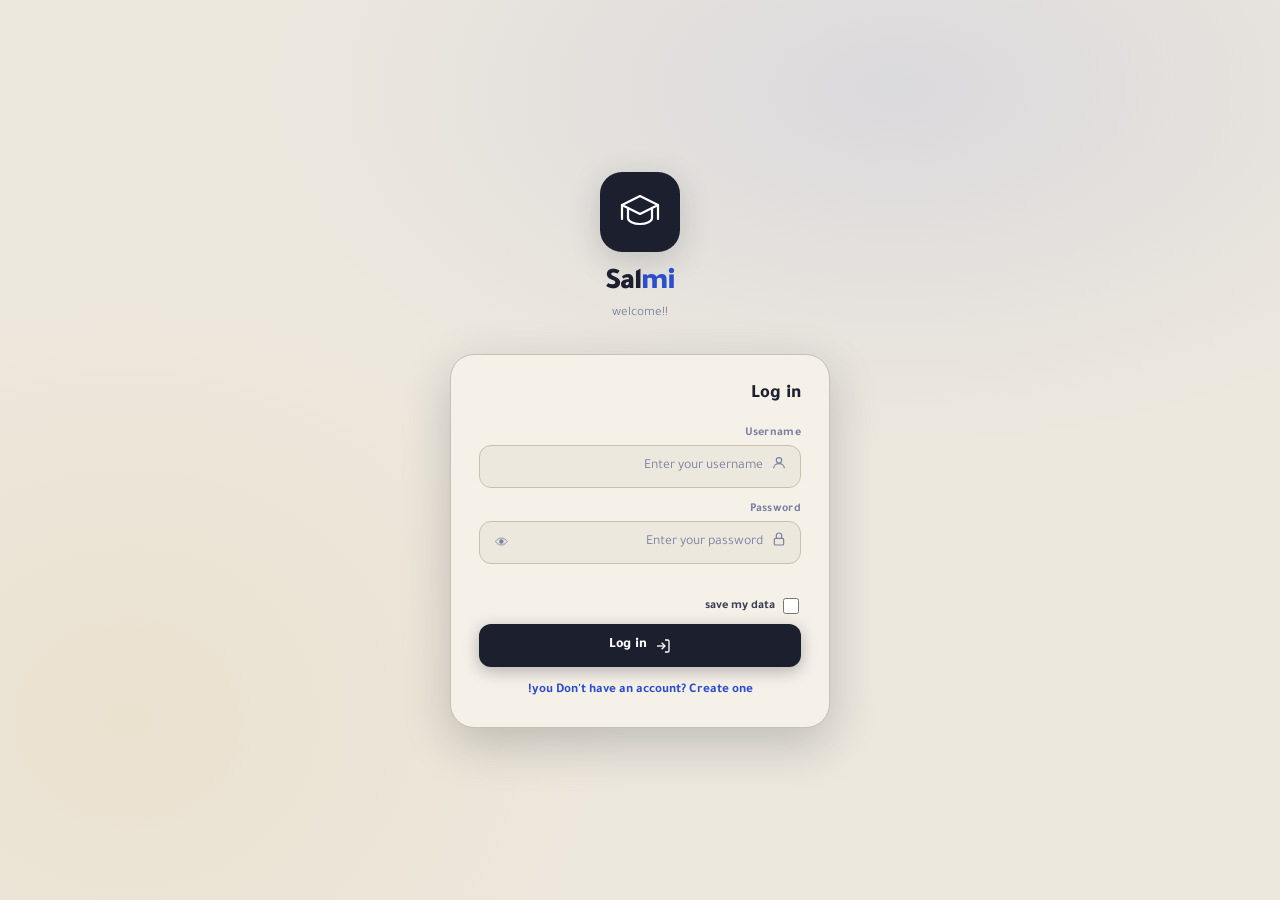
==== inde.html @ 350f37f3 "Add files via upload" ====
<!DOCTYPE html>
<html lang="ar" dir="rtl" id="html-root">
<head>
<meta charset="UTF-8">
<meta name="viewport" content="width=device-width, initial-scale=1.0, maximum-scale=1.0">
<title>Salmi</title>
<link href="https://fonts.googleapis.com/css2?family=Tajawal:wght@300;400;500;700;800;900&family=JetBrains+Mono:wght@400;700&family=Poppins:wght@400;600;700;800&display=swap" rel="stylesheet">
<style>
/* ══════════════════════════════════════════
   TOKENS — Warm Cream + Deep Indigo
══════════════════════════════════════════ */
:root {
  --cream:    #EDE8DE;
  --cream2:   #E4DDD0;
  --cream3:   #D8D0C2;
  --ink:      #1C1F2E;
  --ink2:     #3A3F52;
  --ink3:     #7B82A0;
  --topbar:   #1C1F2E;
  --blue:     #2B4ECC;
  --blue-l:   #4B6EEC;
  --gold:     #C8860A;
  --gold-l:   #E8A020;
  --teal:     #0B8C78;
  --teal-l:   #12B898;
  --rose:     #C83050;
  --rose-l:   #E84070;
  --violet:   #6B30CC;
  --violet-l: #8B50EC;
  --green:    #1A8C4A;
  --green-l:  #28B860;
  --card:     #F5F0E8;
  --card2:    #EDE8DE;
  --border:   #C8C0B0;
  --shadow:   0 4px 20px rgba(28,31,46,.12);
  --shadow-md:0 8px 32px rgba(28,31,46,.18);
  --shadow-lg:0 16px 48px rgba(28,31,46,.22);
  --r:        20px;
  --r-sm:     12px;
  /* accent bg tints (light) */
  --blue-bg:  #EEF1FF;
  --gold-bg:  #FFF5E0;
  --teal-bg:  #E0F5F1;
  --rose-bg:  #FFEBEF;
  --violet-bg:#F2EEFF;
  --green-bg: #E4F7EC;
}
/* ── DARK MODE ── */
body.dark {
  --cream:    #0F1017;
  --cream2:   #161820;
  --cream3:   #1E2130;
  --ink:      #E8EAF0;
  --ink2:     #B0B8CC;
  --ink3:     #6A7490;
  --topbar:   #0D0F18;
  --card:     #161820;
  --card2:    #1A1D28;
  --border:   #2A2E42;
  --shadow:   0 4px 20px rgba(0,0,0,.4);
  --shadow-md:0 8px 32px rgba(0,0,0,.5);
  --shadow-lg:0 16px 48px rgba(0,0,0,.6);
  --blue-bg:  #1A2244;
  --gold-bg:  #2A2010;
  --teal-bg:  #0E2822;
  --rose-bg:  #2A1018;
  --violet-bg:#1E1440;
  --green-bg: #0E2818;
}
/* font-family switch per lang */
body.lang-en, body.lang-fr { font-family: 'Poppins', sans-serif; }
body.lang-ar { font-family: 'Tajawal', sans-serif; }
*, *::before, *::after { box-sizing: border-box; margin: 0; padding: 0; }
html { font-size: 15px; }
body {
  font-family: 'Tajawal', sans-serif;
  background: var(--cream);
  color: var(--ink);
  min-height: 100vh;
  overflow-x: hidden;
  transition: background .3s, color .3s;
}
::-webkit-scrollbar { width: 4px; }
::-webkit-scrollbar-track { background: var(--cream2); }
::-webkit-scrollbar-thumb { background: var(--cream3); border-radius: 2px; }

/* ══════════════════════════════════════════
   AUTH SCREEN
══════════════════════════════════════════ */
#auth-screen {
  min-height: 100vh;
  display: flex; align-items: center; justify-content: center;
  padding: 24px;
  background:
    radial-gradient(ellipse 50% 40% at 70% 10%, #2B4ECC18, transparent),
    radial-gradient(ellipse 40% 50% at 10% 80%, #C8860A12, transparent),
    var(--cream);
}
.auth-wrap { width: 100%; max-width: 380px; }
.auth-logo { text-align: center; margin-bottom: 32px; }
.auth-logo-icon {
  width: 80px; height: 80px; border-radius: 22px;
  background: var(--ink);
  display: inline-flex; align-items: center; justify-content: center;
  margin-bottom: 14px;
  box-shadow: var(--shadow-md);
  animation: auth-float 3s ease-in-out infinite;
}
.auth-logo-icon svg { width: 44px; height: 44px; }
@keyframes auth-float {
  0%,100% { transform: translateY(0) rotate(0deg); }
  50%      { transform: translateY(-8px) rotate(-2deg); }
}
.auth-logo h1 { font-size: 2rem; font-weight: 900; letter-spacing: -1px; color: var(--ink); }
.auth-logo h1 em { font-style: normal; color: var(--blue); }
.auth-logo p { color: var(--ink3); font-size: .88rem; margin-top: 4px; }

.auth-card {
  background: var(--card);
  border: 1px solid var(--border);
  border-radius: 24px;
  padding: 28px 28px 24px;
  box-shadow: var(--shadow-lg);
}
.auth-card h2 { font-size: 1.25rem; font-weight: 800; margin-bottom: 20px; color: var(--ink); }
.f-group { margin-bottom: 14px; }
.f-group label { display: block; font-size: .8rem; color: var(--ink3); font-weight: 700; margin-bottom: 5px; letter-spacing: .3px; }
.f-wrap {
  display: flex; align-items: center; gap: 8px;
  background: var(--cream); border: 1.5px solid var(--border);
  border-radius: var(--r-sm); padding: 0 13px;
  transition: border-color .2s, box-shadow .2s;
}
.f-wrap:focus-within { border-color: var(--blue); box-shadow: 0 0 0 3px #2B4ECC22; }
.f-wrap input {
  flex: 1; background: transparent; border: none; outline: none;
  color: var(--ink); font-size: .92rem; padding: 12px 0;
  font-family: 'Tajawal', sans-serif;
}
.f-wrap input::placeholder { color: var(--ink3); }
.f-wrap .fi { color: var(--ink3); font-size: 1rem; flex-shrink: 0; }
.eye-btn { background: none; border: none; color: var(--ink3); cursor: pointer; font-size: .9rem; padding: 2px; }
.auth-msg { font-size: .82rem; text-align: center; margin: 8px 0; min-height: 1em; }
.auth-msg.err { color: var(--rose); }
.auth-msg.ok  { color: var(--green); }

.btn-main {
  width: 100%; padding: 13px; border-radius: var(--r-sm);
  background: var(--ink); color: #fff;
  font-size: .95rem; font-weight: 800; font-family: 'Tajawal', sans-serif;
  border: none; cursor: pointer;
  display: flex; align-items: center; justify-content: center; gap: 8px;
  box-shadow: 0 4px 16px rgba(28,31,46,.3);
  transition: all .2s; margin-top: 4px;
}
.btn-main:hover { background: var(--blue); transform: translateY(-2px); box-shadow: 0 8px 24px #2B4ECC44; }
.link-btn {
  background: none; border: none; color: var(--blue);
  font-size: .88rem; font-weight: 700; cursor: pointer;
  width: 100%; text-align: center; margin-top: 12px;
  font-family: 'Tajawal', sans-serif; padding: 4px;
  transition: opacity .2s;
}
.link-btn:hover { opacity: .75; }

/* ══════════════════════════════════════════
   MAIN APP
══════════════════════════════════════════ */
#main-app { display: none; flex-direction: column; min-height: 100vh; }

/* topbar */
.topbar {
  position: sticky; top: 0; z-index: 200;
  background: var(--topbar);
  padding: 0 14px;
  height: 64px;
  display: grid;
  grid-template-columns: 1fr auto 1fr;
  align-items: center;
  transition: background .3s;
}
.tb-left {
  display: flex; align-items: center; gap: 6px;
  justify-content: flex-start;
}
.tb-center {
  display: flex; align-items: center; justify-content: center;
}
.tb-right {
  display: flex; align-items: center; gap: 6px;
  justify-content: flex-end;
}
.tb-btn {
  width: 38px; height: 38px; border-radius: 11px;
  background: rgba(255,255,255,.1); border: none; cursor: pointer;
  display: flex; align-items: center; justify-content: center;
  color: #fff; font-size: 1rem; transition: background .2s;
  flex-shrink: 0;
}
.tb-btn:hover { background: rgba(255,255,255,.22); }
/* back button hidden by default */
#tb-back { display: none; }
#tb-back.visible { display: flex; }
.topbar-logo {
  display: flex; align-items: center; gap: 8px;
}
.topbar-logo-icon {
  width: 32px; height: 32px; border-radius: 9px;
  background: rgba(255,255,255,.15);
  display: flex; align-items: center; justify-content: center;
}
.topbar-logo-icon svg { width: 18px; height: 18px; }
.topbar h1 {
  color: #fff; font-size: 1.22rem; font-weight: 900;
  letter-spacing: .5px; white-space: nowrap;
}
.n-badge {
  position: absolute; top: -3px; right: -3px;
  width: 15px; height: 15px; border-radius: 50%;
  background: var(--rose-l); font-size: .6rem; font-weight: 800;
  color: #fff; display: none; align-items: center; justify-content: center;
  border: 2px solid var(--topbar);
}
.notif-btn { position: relative; }

/* breadcrumb — now inside topbar space, shown below bar */
.breadcrumb {
  display: none; align-items: center; gap: 6px;
  padding: 7px 16px 0;
  background: var(--cream); border-bottom: 1px solid var(--border);
}
.breadcrumb.visible { display: flex; }
.bc-back {
  background: none; border: none; cursor: pointer;
  color: var(--blue); font-size: .82rem; font-weight: 700;
  display: flex; align-items: center; gap: 4px;
  font-family: inherit; padding: 4px 0;
}
.bc-sep { color: var(--ink3); font-size: .75rem; }
.bc-cur { color: var(--ink); font-size: .82rem; font-weight: 700; }

/* main content */
.main-content { flex: 1; padding: 16px 14px 30px; }

/* ══════════════════════════════════════════
   HOME GRID — ICON TILES
══════════════════════════════════════════ */
#home-screen { display: block; }

.home-header { margin-bottom: 20px; }
.home-greeting { color: var(--ink3); font-size: .82rem; font-weight: 600; }
.home-name { font-size: 1.6rem; font-weight: 900; color: var(--ink); margin: 2px 0; }
.home-date { color: var(--ink3); font-size: .78rem; }

/* quick strip */
.quick-strip {
  display: flex; gap: 8px; overflow-x: auto;
  padding-bottom: 4px; margin-bottom: 20px;
  scrollbar-width: none;
}
.quick-strip::-webkit-scrollbar { display: none; }
.qs-item {
  flex-shrink: 0;
  display: flex; align-items: center; gap: 6px;
  background: var(--card); border: 1.5px solid var(--border);
  border-radius: 30px; padding: 7px 14px;
  cursor: pointer; transition: all .2s;
  font-size: .8rem; font-weight: 700; color: var(--ink2);
  font-family: 'Tajawal', sans-serif;
}
.qs-item:hover { background: var(--ink); color: #fff; border-color: var(--ink); }
.qs-icon { font-size: .95rem; }

/* icon grid */
.icon-grid {
  display: grid;
  grid-template-columns: 1fr 1fr;
  gap: 14px;
}
.tile {
  background: var(--card);
  border: 1.5px solid var(--border);
  border-radius: 22px;
  padding: 22px 16px 18px;
  cursor: pointer;
  display: flex; flex-direction: column; align-items: center;
  gap: 12px; text-align: center;
  transition: all .25s;
  box-shadow: var(--shadow);
  position: relative; overflow: hidden;
}
.tile::before {
  content: '';
  position: absolute; inset: 0;
  background: linear-gradient(135deg, rgba(255,255,255,.6) 0%, transparent 60%);
  border-radius: 22px;
  pointer-events: none;
}
.tile:hover {
  transform: translateY(-4px) scale(1.02);
  box-shadow: var(--shadow-lg);
  border-color: transparent;
}
.tile:active { transform: scale(.97); }

.tile-icon-wrap {
  width: 72px; height: 72px; border-radius: 20px;
  display: flex; align-items: center; justify-content: center;
  position: relative;
}
.tile-icon-wrap svg { width: 40px; height: 40px; }
.tile-label { font-size: .9rem; font-weight: 800; color: var(--ink); }
.tile-sub   { font-size: .72rem; color: var(--ink3); margin-top: -6px; }

/* tile colour themes */
.tile-blue   { --tc: #2B4ECC; --tcl: #EEF1FF; }
.tile-gold   { --tc: #C8860A; --tcl: #FFF5E0; }
.tile-teal   { --tc: #0B8C78; --tcl: #E0F5F1; }
.tile-rose   { --tc: #C83050; --tcl: #FFEBEF; }
.tile-violet { --tc: #6B30CC; --tcl: #F2EEFF; }
.tile-green  { --tc: #1A8C4A; --tcl: #E4F7EC; }

.tile .tile-icon-wrap { background: var(--tcl); }
.tile:hover { background: var(--tcl); border-color: var(--tc); }
.tile:hover .tile-label { color: var(--tc); }

/* badge on tile */
.tile-badge {
  position: absolute; top: 12px; left: 12px;
  background: var(--rose-l); color: #fff;
  font-size: .65rem; font-weight: 800; min-width: 18px; height: 18px;
  border-radius: 9px; padding: 0 5px;
  display: none; align-items: center; justify-content: center;
}

/* ══════════════════════════════════════════
   INNER PAGES
══════════════════════════════════════════ */
.inner-page { display: none; animation: page-in .3s ease; }
.inner-page.active { display: block; }
@keyframes page-in {
  from { opacity: 0; transform: translateY(12px); }
  to   { opacity: 1; transform: translateY(0); }
}

/* page header */
.page-hero {
  border-radius: 20px; padding: 22px 20px;
  margin-bottom: 18px; position: relative; overflow: hidden;
}
.page-hero h2 { font-size: 1.4rem; font-weight: 900; margin-bottom: 4px; }
.page-hero p  { font-size: .82rem; opacity: .85; }
.page-hero .hero-deco {
  position: absolute; left: -10px; top: 50%;
  transform: translateY(-50%);
  font-size: 5rem; opacity: .12;
  pointer-events: none;
}

/* ══════════════════════════════════════════
   SHARED COMPONENTS
══════════════════════════════════════════ */
.card {
  background: var(--card); border: 1.5px solid var(--border);
  border-radius: var(--r); padding: 18px;
  margin-bottom: 14px;
  box-shadow: var(--shadow);
}
.card-title {
  font-size: .88rem; font-weight: 800; color: var(--ink);
  display: flex; align-items: center; gap: 7px;
  margin-bottom: 14px;
}
.card-title .ct-icon {
  width: 28px; height: 28px; border-radius: 8px;
  display: flex; align-items: center; justify-content: center;
  font-size: .85rem;
}

.inp {
  width: 100%; background: var(--cream); border: 1.5px solid var(--border);
  border-radius: var(--r-sm); color: var(--ink);
  padding: 11px 14px; font-size: .88rem;
  font-family: 'Tajawal', sans-serif;
  outline: none; transition: border-color .2s, box-shadow .2s;
  margin-bottom: 10px;
}
.inp:focus { border-color: var(--blue); box-shadow: 0 0 0 3px #2B4ECC1A; }
.inp::placeholder { color: var(--ink3); }
textarea.inp { resize: vertical; min-height: 80px; }

.btn {
  display: inline-flex; align-items: center; justify-content: center; gap: 7px;
  padding: 11px 20px; border-radius: var(--r-sm);
  font-weight: 800; font-size: .88rem; cursor: pointer;
  transition: all .2s; border: none; font-family: 'Tajawal', sans-serif;
}
.btn-ink { background: var(--ink); color: #fff; box-shadow: 0 4px 14px rgba(28,31,46,.25); }
.btn-ink:hover { transform: translateY(-2px); box-shadow: 0 8px 20px rgba(28,31,46,.3); }
.btn-outline {
  background: transparent; color: var(--ink2);
  border: 1.5px solid var(--border);
}
.btn-outline:hover { border-color: var(--ink); color: var(--ink); background: var(--cream2); }
.btn-full { width: 100%; }
.btn-sm { padding: 8px 14px; font-size: .8rem; }

.tag {
  display: inline-flex; align-items: center;
  padding: 3px 10px; border-radius: 20px;
  font-size: .72rem; font-weight: 700;
}

.divider { height: 1px; background: var(--border); margin: 16px 0; }
.empty {
  text-align: center; padding: 28px 16px; color: var(--ink3);
}
.empty .e-ico { font-size: 2.2rem; margin-bottom: 8px; }
.empty p { font-size: .85rem; }
.msg { font-size: .82rem; margin: 8px 0; }
.msg.ok  { color: var(--green); }
.msg.err { color: var(--rose); }

/* ══════════════════════════════════════════
   EXAMS
══════════════════════════════════════════ */
.exam-item {
  display: flex; align-items: center; gap: 13px;
  background: var(--card); border: 1.5px solid var(--border);
  border-radius: var(--r); padding: 14px 16px;
  margin-bottom: 10px; cursor: pointer; transition: all .2s;
}
.exam-item:hover { border-color: var(--ink); transform: translateX(-3px); box-shadow: var(--shadow); }
.exam-ico { width: 46px; height: 46px; border-radius: 13px; display: flex; align-items: center; justify-content: center; font-size: 1.3rem; flex-shrink: 0; }
.exam-info { flex: 1; }
.exam-name { font-size: .95rem; font-weight: 800; }
.exam-meta { display: flex; gap: 6px; margin-top: 5px; flex-wrap: wrap; }
.exam-arr { color: var(--ink3); font-size: 1.1rem; }

.q-block {
  background: var(--cream); border: 1.5px solid var(--border);
  border-radius: 14px; padding: 14px; margin-bottom: 10px;
}
.q-num-badge {
  width: 26px; height: 26px; border-radius: 8px;
  display: inline-flex; align-items: center; justify-content: center;
  font-size: .78rem; font-weight: 800;
}
.q-text { font-size: .88rem; color: var(--ink2); line-height: 1.65; }

/* ══════════════════════════════════════════
   SCHEDULE / REMINDERS
══════════════════════════════════════════ */
.tt-accordion {
  background: var(--card); border: 1.5px solid var(--border);
  border-radius: var(--r); margin-bottom: 8px; overflow: hidden;
}
.tt-head {
  display: flex; align-items: center; justify-content: space-between;
  padding: 13px 16px; cursor: pointer; background: var(--card);
  transition: background .15s; user-select: none;
}
.tt-head:hover { background: var(--cream2); }
.tt-head h4 { font-size: .9rem; font-weight: 800; }
.tt-head .tt-chevron { color: var(--ink3); font-size: .8rem; transition: transform .2s; }
.tt-accordion.open .tt-head { background: var(--cream2); }
.tt-accordion.open .tt-chevron { transform: rotate(180deg); }
.tt-body { display: none; padding: 8px 16px 14px; border-top: 1px solid var(--border); }
.tt-accordion.open .tt-body { display: block; }
.tt-row {
  display: flex; align-items: center; gap: 10px;
  padding: 7px 0; border-bottom: 1px solid var(--border);
}
.tt-row:last-child { border: none; }
.tt-time { font-size: .78rem; font-weight: 700; color: var(--blue); width: 46px; font-family: 'JetBrains Mono', monospace; }
.tt-sub  { font-size: .86rem; flex: 1; }
.tt-dur  { font-size: .73rem; color: var(--ink3); }

.r-item {
  display: flex; align-items: center; gap: 10px;
  background: var(--card); border: 1.5px solid var(--border);
  border-right: 4px solid var(--gold);
  border-radius: var(--r); padding: 12px 14px;
  margin-bottom: 8px; transition: all .2s;
}
.r-item.done { border-right-color: var(--green); opacity: .7; }
.r-item:hover { box-shadow: var(--shadow); }
.r-info { flex: 1; }
.r-name { font-size: .9rem; font-weight: 700; }
.r-dt   { font-size: .75rem; color: var(--ink3); margin-top: 2px; }
.del-btn { background: none; border: none; cursor: pointer; color: var(--ink3); font-size: .9rem; padding: 3px; transition: color .2s; }
.del-btn:hover { color: var(--rose); }

/* ══════════════════════════════════════════
   MUSIC
══════════════════════════════════════════ */
.np-card {
  background: var(--ink); border-radius: 20px;
  padding: 22px; margin-bottom: 16px; text-align: center;
  position: relative; overflow: hidden;
}
.np-card::before {
  content: '';
  position: absolute; inset: 0;
  background: radial-gradient(ellipse 60% 60% at 50% 100%, #2B4ECC44, transparent);
}
.np-disk {
  width: 72px; height: 72px; border-radius: 50%;
  margin: 0 auto 12px;
  display: flex; align-items: center; justify-content: center;
  font-size: 1.8rem; position: relative; z-index: 1;
  animation: spin-disk 8s linear infinite; animation-play-state: paused;
}
.np-disk.active { animation-play-state: running; }
@keyframes spin-disk { to { transform: rotate(360deg); } }
.np-name { color: #fff; font-size: 1rem; font-weight: 800; position: relative; z-index: 1; }
.np-sub  { color: rgba(255,255,255,.55); font-size: .78rem; margin-top: 3px; position: relative; z-index: 1; }

.music-tile {
  display: flex; align-items: center; gap: 13px;
  background: var(--card); border: 1.5px solid var(--border);
  border-radius: var(--r); padding: 14px 16px;
  margin-bottom: 10px; cursor: pointer; transition: all .22s;
}
.music-tile:hover { transform: translateX(-3px); box-shadow: var(--shadow); }
.music-tile.playing { border-color: var(--ink); background: var(--cream2); }
.m-ico { width: 46px; height: 46px; border-radius: 13px; display: flex; align-items: center; justify-content: center; font-size: 1.3rem; flex-shrink: 0; }
.m-info { flex: 1; }
.m-name { font-size: .92rem; font-weight: 800; }
.m-sub  { font-size: .75rem; color: var(--ink3); margin-top: 2px; }
.m-play { font-size: 1.4rem; color: var(--ink3); transition: color .2s; }
.music-tile:hover .m-play { color: var(--ink); }
.music-tile.playing .m-play { color: var(--blue); }

/* ══════════════════════════════════════════
   TIMER
══════════════════════════════════════════ */
.timer-tabs-row {
  display: flex; gap: 6px;
  background: var(--cream2); border-radius: 13px; padding: 4px;
  margin-bottom: 16px;
}
.t-tab {
  flex: 1; padding: 9px; border-radius: 10px;
  background: transparent; border: none;
  color: var(--ink3); font-weight: 800; font-size: .83rem;
  cursor: pointer; font-family: 'Tajawal', sans-serif; transition: all .2s;
}
.t-tab.active { background: var(--card); color: var(--ink); box-shadow: var(--shadow); }

.timer-face {
  background: var(--ink); border-radius: 22px;
  padding: 30px 20px 22px; text-align: center; margin-bottom: 14px;
  position: relative; overflow: hidden;
}
.timer-face::before {
  content: '';
  position: absolute; inset: 0;
  background: radial-gradient(ellipse 70% 50% at 50% 0%, #2B4ECC33, transparent);
}
.timer-digits {
  font-family: 'JetBrains Mono', monospace;
  font-size: 3.2rem; font-weight: 700;
  color: #fff; letter-spacing: 3px;
  position: relative; z-index: 1;
}
.timer-label { color: rgba(255,255,255,.4); font-size: .75rem; margin-top: 4px; position: relative; z-index: 1; }

.ring-wrap { display: flex; justify-content: center; margin-bottom: 14px; }
.ring-wrap svg { transform: rotate(-90deg); }
.r-bg   { fill: none; stroke: var(--border); stroke-width: 9; }
.r-fill { fill: none; stroke-width: 9; stroke-linecap: round; transition: stroke-dashoffset .6s ease; }

.ctrl-row { display: flex; justify-content: center; gap: 8px; flex-wrap: wrap; margin-bottom: 12px; }
.ctrl {
  display: flex; align-items: center; gap: 6px;
  padding: 10px 20px; border-radius: var(--r-sm);
  font-weight: 800; font-size: .85rem;
  border: none; cursor: pointer; font-family: 'Tajawal', sans-serif; transition: all .18s;
}
.ctrl:hover { transform: translateY(-2px); }
.ctrl.play  { background: var(--green); color: #fff; }
.ctrl.pause { background: var(--rose); color: #fff; }
.ctrl.stop  { background: var(--cream2); color: var(--ink2); border: 1.5px solid var(--border); }
.ctrl.lap   { background: var(--teal); color: #fff; }
.ctrl.reset { background: var(--cream2); color: var(--ink2); border: 1.5px solid var(--border); }

.preset-wrap { display: flex; gap: 7px; flex-wrap: wrap; justify-content: center; margin-bottom: 12px; }
.preset {
  padding: 7px 13px; border-radius: 20px;
  background: var(--cream2); border: 1.5px solid var(--border);
  color: var(--ink2); font-weight: 700; font-size: .78rem;
  cursor: pointer; font-family: 'Tajawal', sans-serif; transition: all .18s;
}
.preset:hover { border-color: var(--gold); color: var(--gold); background: #FFF5E0; }

.ct-row { display: flex; align-items: center; justify-content: center; gap: 10px; margin-bottom: 14px; }
.ct-inp {
  width: 76px; text-align: center;
  background: var(--cream2); border: 1.5px solid var(--border);
  border-radius: var(--r-sm); padding: 11px 6px;
  color: var(--ink); font-size: 1.15rem; font-family: 'JetBrains Mono', monospace;
  font-weight: 700; outline: none; transition: border-color .2s;
}
.ct-inp:focus { border-color: var(--gold); box-shadow: 0 0 0 3px #C8860A1A; }
.colon { font-size: 1.6rem; font-weight: 900; color: var(--ink3); }

.lap-row {
  display: flex; align-items: center; gap: 10px;
  padding: 7px 10px; border-radius: 9px; background: var(--cream2);
  margin-bottom: 4px;
}
.lap-n { font-size: .75rem; font-weight: 800; color: var(--teal); width: 18px; }
.lap-t { font-size: .84rem; font-family: 'JetBrains Mono', monospace; flex: 1; }
.laps-box { max-height: 140px; overflow-y: auto; }

/* ══════════════════════════════════════════
   NOTES
══════════════════════════════════════════ */
.note-card {
  background: var(--card); border: 1.5px solid var(--border);
  border-radius: var(--r); padding: 16px;
  margin-bottom: 10px; border-right: 4px solid transparent;
  transition: transform .2s, box-shadow .2s;
}
.note-card:hover { transform: translateX(-2px); box-shadow: var(--shadow); }
.note-header { display: flex; justify-content: space-between; align-items: flex-start; margin-bottom: 8px; }
.note-title  { font-size: .92rem; font-weight: 800; }
.note-date   { font-size: .7rem; color: var(--ink3); }
.note-body   { font-size: .84rem; color: var(--ink2); line-height: 1.65; }

/* ══════════════════════════════════════════
   MODAL
══════════════════════════════════════════ */
.overlay {
  position: fixed; inset: 0; z-index: 500;
  background: rgba(28,31,46,.5);
  display: none; align-items: flex-end; justify-content: center;
  backdrop-filter: blur(6px);
}
.overlay.open { display: flex; }
.modal {
  background: var(--card); border: 1px solid var(--border);
  border-radius: 24px 24px 0 0; padding: 24px 22px 32px;
  width: 100%; max-width: 460px;
  animation: modal-up .25s ease;
  max-height: 80vh; overflow-y: auto;
}
@keyframes modal-up {
  from { transform: translateY(100%); opacity: 0; }
  to   { transform: translateY(0);    opacity: 1; }
}
.modal-handle { width: 36px; height: 4px; background: var(--border); border-radius: 2px; margin: 0 auto 16px; }
.modal h3 { font-size: 1rem; font-weight: 800; margin-bottom: 14px; }

/* ══════════════════════════════════════════
   TOAST
══════════════════════════════════════════ */
#toast-wrap {
  position: fixed; top: 62px; left: 50%; transform: translateX(-50%);
  z-index: 900; display: flex; flex-direction: column; gap: 6px;
  pointer-events: none; min-width: 260px;
}
.toast {
  padding: 11px 20px; border-radius: 12px;
  font-size: .85rem; font-weight: 700; text-align: center;
  box-shadow: var(--shadow-md);
  animation: t-in .3s ease, t-out .3s ease 2.7s forwards;
}
@keyframes t-in  { from { transform: translateY(-8px); opacity: 0; } to { opacity: 1; transform: none; } }
@keyframes t-out { to   { opacity: 0; } }
.toast.ok   { background: var(--ink); color: #fff; }
.toast.err  { background: var(--rose); color: #fff; }
.toast.warn { background: var(--gold); color: #fff; }
.toast.info { background: var(--blue); color: #fff; }

/* ══════════════════════════════════════════
   RESPONSIVE
══════════════════════════════════════════ */
@media (min-width: 480px) {
  .icon-grid { grid-template-columns: repeat(3, 1fr); }
}

/* ══════════════════════════════════════════
   TIMETABLE TABLE VIEW
══════════════════════════════════════════ */
.tt-view-toggle {
  display: flex; gap: 6px;
  background: var(--cream2); border-radius: 13px; padding: 4px;
  margin-bottom: 14px;
}
.tt-view-btn {
  flex: 1; padding: 8px; border-radius: 10px;
  background: transparent; border: none;
  color: var(--ink3); font-weight: 800; font-size: .82rem;
  cursor: pointer; font-family: 'Tajawal', sans-serif; transition: all .2s;
  display: flex; align-items: center; justify-content: center; gap: 5px;
}
.tt-view-btn.active { background: var(--card); color: var(--ink); box-shadow: var(--shadow); }

.tt-table-wrap { overflow-x: auto; margin-bottom: 14px; border-radius: var(--r); border: 1.5px solid var(--border); }
.tt-table {
  width: 100%; border-collapse: collapse;
  font-size: .82rem; min-width: 340px;
}
.tt-table thead tr { background: var(--ink); }
.tt-table thead th {
  color: #fff; padding: 10px 8px; font-weight: 800; text-align: center;
  font-size: .78rem; white-space: nowrap;
}
.tt-table thead th:first-child { border-radius: 0; }
.tt-table tbody tr:nth-child(even) { background: var(--cream2); }
.tt-table tbody tr:nth-child(odd)  { background: var(--card); }
.tt-table tbody tr.tt-today-row { background: var(--blue-bg) !important; }
.tt-table tbody td {
  padding: 9px 8px; text-align: center; border-bottom: 1px solid var(--border);
  vertical-align: middle;
}
.tt-table tbody td:first-child { font-weight: 800; color: var(--ink2); font-size: .78rem; white-space: nowrap; }
.tt-table .slot-cell {
  background: var(--card); border-radius: 8px; padding: 5px 7px;
  display: inline-block; min-width: 60px;
}
.tt-table .slot-cell .sc-name { font-weight: 700; color: var(--ink); font-size: .78rem; }
.tt-table .slot-cell .sc-time { color: var(--blue); font-size: .7rem; font-family: 'JetBrains Mono', monospace; }
.tt-table .slot-cell .sc-dur  { color: var(--ink3); font-size: .65rem; }
.tt-table .empty-cell { color: var(--ink3); font-size: .72rem; }

/* TIMETABLE EDITOR  */
.tt-editor-card {
  background: var(--card); border: 1.5px solid var(--border);
  border-radius: var(--r); margin-bottom: 10px; overflow: hidden;
  box-shadow: var(--shadow);
  transition: box-shadow .2s;
}
.tt-editor-card.open { box-shadow: var(--shadow-md); }

.tt-day-hdr {
  display: flex; align-items: center; justify-content: space-between;
  padding: 13px 16px; cursor: pointer;
  background: var(--card2); user-select: none;
  transition: background .15s;
}
.tt-day-hdr:hover { background: var(--cream3); }
.tt-day-hdr.is-today { background: #EEF1FF; }
.tt-day-hdr .day-left { display: flex; align-items: center; gap: 8px; }
.tt-day-hdr h4 { font-size: .92rem; font-weight: 800; }
.today-dot { width:8px;height:8px;border-radius:50%;background:var(--green);display:inline-block;flex-shrink:0; }
.today-pill {
  font-size:.67rem; font-weight:800; padding:2px 8px; border-radius:10px;
  background:#2B4ECC22; color:var(--blue); border:1px solid #2B4ECC44;
}
.tt-day-hdr .day-right { display:flex;align-items:center;gap:8px; }
.slot-count {
  font-size:.72rem; color:var(--ink3); font-weight:600;
  background:var(--cream); border:1px solid var(--border);
  border-radius:10px; padding:2px 9px;
}
.tt-chevron { font-size:.75rem; color:var(--ink3); transition:transform .22s; }
.tt-editor-card.open .tt-chevron { transform:rotate(180deg); }
.tt-day-body { display:none; border-top:1px solid var(--border); }
.tt-editor-card.open .tt-day-body { display:block; }
.tt-slots-list { padding:10px 14px 4px; }

/* each slot row */
.tt-slot-row {
  display:flex; align-items:center; gap:8px;
  padding:9px 12px; border-radius:11px;
  background:var(--cream); border:1.5px solid var(--border);
  margin-bottom:7px; transition:all .15s;
}
.tt-slot-row:hover { border-color:var(--blue); background:#EEF1FF88; }
.sl-time {
  font-family:'JetBrains Mono',monospace;
  font-size:.82rem; font-weight:700; color:var(--blue);
  min-width:48px; flex-shrink:0;
}
.sl-name { flex:1; font-size:.88rem; font-weight:600; color:var(--ink); }
.sl-dur  { font-size:.75rem; color:var(--ink3); flex-shrink:0; min-width:28px; text-align:center; }
.sl-actions { display:flex; gap:4px; flex-shrink:0; }
.sl-btn {
  width:30px;height:30px;border-radius:9px;border:none;cursor:pointer;
  display:flex;align-items:center;justify-content:center;
  font-size:.8rem; transition:all .15s;
}
.sl-btn.edit { background:#EEF1FF; color:var(--blue); }
.sl-btn.edit:hover { background:var(--blue); color:#fff; }
.sl-btn.del  { background:#FFEBEF; color:var(--rose); }
.sl-btn.del:hover  { background:var(--rose); color:#fff; }
.no-slots { text-align:center; padding:14px; color:var(--ink3); font-size:.82rem; }

/* inline add form */
.tt-add-panel {
  margin:0 14px 12px; display:none;
  background:var(--cream2); border:1.5px dashed var(--border);
  border-radius:12px; padding:12px; animation:page-in .2s ease;
}
.tt-add-panel.show { display:block; }
.tt-add-row { display:flex; gap:8px; margin-bottom:8px; flex-wrap:wrap; }
.tt-inp {
  flex:1; min-width:80px;
  background:var(--cream); border:1.5px solid var(--border);
  border-radius:9px; padding:9px 12px;
  font-size:.84rem; color:var(--ink);
  font-family:'Tajawal',sans-serif; outline:none;
  transition:border-color .2s, box-shadow .2s;
}
.tt-inp:focus { border-color:var(--blue); box-shadow:0 0 0 2px #2B4ECC1A; }
.tt-inp::placeholder { color:var(--ink3); }
.tt-inp.small { max-width:110px; }
.tt-form-btns { display:flex; gap:8px; }
.tt-save-btn {
  flex:1; padding:9px; border-radius:9px; border:none; cursor:pointer;
  background:var(--ink); color:#fff;
  font-weight:800; font-size:.84rem; font-family:'Tajawal',sans-serif;
  transition:all .2s;
}
.tt-save-btn:hover { background:var(--blue); }
.tt-cancel-btn {
  padding:9px 14px; border-radius:9px; cursor:pointer;
  background:transparent; color:var(--ink3);
  border:1.5px solid var(--border); font-size:.84rem;
  font-family:'Tajawal',sans-serif; transition:all .2s;
}
.tt-cancel-btn:hover { border-color:var(--rose); color:var(--rose); }

/* ＋ add row button */
.tt-addrow-btn {
  display:flex; align-items:center; justify-content:center; gap:6px;
  width:100%; padding:9px 14px 12px;
  background:none; border:none; cursor:pointer;
  color:var(--ink3); font-size:.82rem; font-weight:700;
  font-family:'Tajawal',sans-serif; transition:color .2s;
}
.tt-addrow-btn:hover { color:var(--blue); }
.tt-addrow-btn svg { transition:transform .2s; }
.tt-addrow-btn:hover svg { transform:rotate(90deg); }

/* EDIT MODAL */
.edit-overlay {
  position:fixed;inset:0;z-index:700;
  background:rgba(28,31,46,.55);backdrop-filter:blur(5px);
  display:none;align-items:center;justify-content:center;padding:20px;
}
.edit-overlay.open { display:flex; }
.edit-modal {
  background:var(--card); border:1.5px solid var(--border);
  border-radius:20px; padding:24px; width:100%; max-width:360px;
  box-shadow:var(--shadow-lg); animation:page-in .22s ease;
}
.edit-modal h3 { font-size:1rem; font-weight:800; margin-bottom:16px; color:var(--ink); }
.em-field { margin-bottom:10px; }
.em-label { font-size:.78rem;color:var(--ink3);font-weight:700;display:block;margin-bottom:4px; }
.em-inp {
  width:100%; background:var(--cream); border:1.5px solid var(--border);
  border-radius:10px; padding:10px 13px;
  font-size:.9rem; color:var(--ink); font-family:'Tajawal',sans-serif;
  outline:none; transition:border-color .2s;
}
.em-inp:focus { border-color:var(--blue); box-shadow:0 0 0 3px #2B4ECC1A; }
.em-actions { display:flex; gap:8px; margin-top:14px; }
.em-save {
  flex:1; padding:11px; border-radius:10px; border:none; cursor:pointer;
  background:var(--ink); color:#fff; font-weight:800; font-size:.9rem;
  font-family:'Tajawal',sans-serif; transition:all .2s;
}
.em-save:hover { background:var(--blue); transform:translateY(-1px); }
.em-cancel {
  padding:11px 16px; border-radius:10px; cursor:pointer;
  background:transparent; color:var(--ink3);
  border:1.5px solid var(--border); font-size:.9rem;
  font-family:'Tajawal',sans-serif; transition:all .2s;
}
.em-cancel:hover { border-color:var(--rose); color:var(--rose); }

/* ══════════════════════════════════════════
   SETTINGS PAGE
══════════════════════════════════════════ */
.settings-section {
  background: var(--card); border: 1.5px solid var(--border);
  border-radius: 18px; margin-bottom: 14px; overflow: hidden;
  box-shadow: var(--shadow);
}
.settings-section-title {
  font-size: .72rem; font-weight: 800; color: var(--ink3);
  letter-spacing: 1px; text-transform: uppercase;
  padding: 14px 16px 6px;
}

/* social links */
.social-links {
  display: flex; gap: 12px; padding: 16px;
}
.social-btn {
  flex: 1; display: flex; align-items: center; justify-content: center; gap: 9px;
  padding: 13px 10px; border-radius: 14px; border: none; cursor: pointer;
  font-family: 'Tajawal', sans-serif; font-size: .88rem; font-weight: 800;
  text-decoration: none; transition: transform .18s, box-shadow .18s, opacity .18s;
}
.social-btn:hover { transform: translateY(-3px); box-shadow: 0 8px 20px rgba(0,0,0,.15); }
.social-btn:active { transform: scale(.97); }
.social-btn-ig {
  background: linear-gradient(135deg, #f09433, #e6683c, #dc2743, #cc2366, #bc1888);
  color: #fff;
}
.social-btn-fb {
  background: #1877F2; color: #fff;
}
.social-btn svg { flex-shrink: 0; }



.settings-row {
  display: flex; align-items: center; gap: 12px;
  padding: 13px 16px; border-bottom: 1px solid var(--border);
  transition: background .15s;
}
.settings-row:last-child { border-bottom: none; }
.settings-row:hover { background: var(--cream2); }
.sr-icon {
  width: 36px; height: 36px; border-radius: 10px;
  display: flex; align-items: center; justify-content: center;
  font-size: 1rem; flex-shrink: 0;
}
.sr-info { flex: 1; }
.sr-title { font-size: .9rem; font-weight: 700; color: var(--ink); }
.sr-sub   { font-size: .75rem; color: var(--ink3); margin-top: 1px; }
/* toggle switch */
.toggle-wrap { position: relative; width: 46px; height: 26px; flex-shrink: 0; }
.toggle-wrap input { opacity: 0; width: 0; height: 0; }
.toggle-slider {
  position: absolute; inset: 0;
  background: var(--border); border-radius: 13px; cursor: pointer;
  transition: background .2s;
}
.toggle-slider::before {
  content: ''; position: absolute;
  width: 20px; height: 20px; border-radius: 50%;
  background: #fff; top: 3px; right: 3px;
  transition: transform .2s;
  box-shadow: 0 1px 4px rgba(0,0,0,.2);
}
.toggle-wrap input:checked + .toggle-slider { background: var(--blue); }
.toggle-wrap input:checked + .toggle-slider::before { transform: translateX(-20px); }
/* lang buttons */
.lang-btns { display: flex; gap: 6px; flex-wrap: wrap; }
.lang-btn {
  padding: 6px 13px; border-radius: 20px; font-size: .8rem; font-weight: 700;
  border: 1.5px solid var(--border); background: transparent; cursor: pointer;
  color: var(--ink2); font-family: inherit; transition: all .18s;
}
.lang-btn:hover { border-color: var(--blue); color: var(--blue); }
.lang-btn.active { background: var(--blue); color: #fff; border-color: var(--blue); }
/* danger zone */
.danger-btn {
  width: 100%; padding: 12px; border-radius: 12px; border: none; cursor: pointer;
  background: #FFEBEF; color: var(--rose); font-weight: 800; font-size: .88rem;
  font-family: inherit; transition: all .2s; margin-bottom: 8px;
  border: 1.5px solid #FFCCD6;
}
.danger-btn:hover { background: var(--rose); color: #fff; }
</style>
</head>
<body>
<div id="app">

<!-- ════════════════════════════════════════
     AUTH
════════════════════════════════════════ -->
<div id="auth-screen">
  <div class="auth-wrap">
    <div class="auth-logo">
      <div class="auth-logo-icon">
        <svg viewBox="0 0 44 44" fill="none" xmlns="http://www.w3.org/2000/svg">
          <path d="M22 6L4 15l18 9 18-9L22 6Z" stroke="#fff" stroke-width="2.2" stroke-linejoin="round" fill="none"/>
          <path d="M4 15v14M40 15v14" stroke="#fff" stroke-width="2.2" stroke-linecap="round"/>
          <path d="M10 18v10a12 6 0 0 0 24 0V18" stroke="#fff" stroke-width="2.2" stroke-linecap="round" fill="none"/>
        </svg>
      </div>
      <h1>Sal<em>mi</em></h1>
      <p> !!welcome </p>
    </div>
    <div class="auth-card">
      <h2 id="auth-heading">Log in </h2>
      <div class="f-group">
        <label>Username  </label>
        <div class="f-wrap">
          <span class="fi">
            <svg width="16" height="16" fill="none" stroke="currentColor" stroke-width="1.8" viewBox="0 0 24 24"><circle cx="12" cy="8" r="4"/><path d="M4 20c0-4 3.6-7 8-7s8 3 8 7"/></svg>
          </span>
          <input type="text" id="a-user" placeholder="Enter your username">
        </div>
      </div>
      <div class="f-group">
        <label>Password  </label>
        <div class="f-wrap">
          <span class="fi">
            <svg width="16" height="16" fill="none" stroke="currentColor" stroke-width="1.8" viewBox="0 0 24 24"><rect x="5" y="11" width="14" height="10" rx="2"/><path d="M8 11V7a4 4 0 0 1 8 0v4"/></svg>
          </span>
          <input type="password" id="a-pass" placeholder="Enter your password">
          <button class="eye-btn" onclick="toggleEye()">👁</button>
        </div>
      </div>
      <div class="auth-msg" id="auth-msg"></div>
      <div style="display:flex;align-items:center;gap:8px;margin-bottom:10px;padding:0 2px">
        <input type="checkbox" id="remember-me" style="width:16px;height:16px;accent-color:var(--blue);cursor:pointer">
        <label for="remember-me" style="font-size:.82rem;color:var(--ink2);font-weight:600;cursor:pointer" id="remember-lbl">save my data </label>
      </div>
      <button class="btn-main" onclick="authSubmit()">
        <svg width="16" height="16" fill="none" stroke="#fff" stroke-width="2" viewBox="0 0 24 24"><path d="M15 3h4a2 2 0 0 1 2 2v14a2 2 0 0 1-2 2h-4"/><polyline points="10 17 15 12 10 7"/><line x1="15" y1="12" x2="3" y2="12"/></svg>
        <span id="auth-btn-lbl">Log in</span>
      </button>
      <button class="link-btn" onclick="toggleAuthMode()" id="auth-switch"> you Don't have an account? Create one!</button>
    </div>
  </div>
</div>

<!-- ════════════════════════════════════════
     MAIN APP
════════════════════════════════════════ -->
<div id="main-app">
  <!-- topbar -->
    <!-- TOPBAR -->
    <div class="topbar" id="topbar">
      <!-- Left: back btn -->
      <div class="tb-left">
        <button class="tb-btn" id="tb-back" onclick="goHome()" title="رجوع / Back">
          <svg width="18" height="18" fill="none" stroke="currentColor" stroke-width="2.5" viewBox="0 0 24 24"><polyline points="15 18 9 12 15 6"/></svg>
        </button>
      </div>
      <!-- Center: logo + title -->
      <div class="tb-center">
        <div class="topbar-logo">
          <div class="topbar-logo-icon">
            <svg viewBox="0 0 44 44" fill="none"><path d="M22 6L4 15l18 9 18-9L22 6Z" stroke="#fff" stroke-width="2.2" stroke-linejoin="round"/><path d="M4 15v14M40 15v14" stroke="#fff" stroke-width="2.2" stroke-linecap="round"/><path d="M10 18v10a12 6 0 0 0 24 0V18" stroke="#fff" stroke-width="2.2" stroke-linecap="round"/></svg>
          </div>
          <h1 id="topbar-title">Salmi</h1>
        </div>
      </div>
      <!-- Right: notif + settings -->
      <div class="tb-right">
        <button class="tb-btn notif-btn" onclick="openNotifModal()" title="التذكيرات">
          <svg width="17" height="17" fill="none" stroke="currentColor" stroke-width="2" viewBox="0 0 24 24"><path d="M18 8A6 6 0 0 0 6 8c0 7-3 9-3 9h18s-3-2-3-9"/><path d="M13.73 21a2 2 0 0 1-3.46 0"/></svg>
          <span class="n-badge" id="n-badge"></span>
        </button>
        <button class="tb-btn" onclick="openPage('settings')" title="الإعدادات">
          <svg width="17" height="17" fill="none" stroke="currentColor" stroke-width="2" viewBox="0 0 24 24"><circle cx="12" cy="12" r="3"/><path d="M19.4 15a1.65 1.65 0 0 0 .33 1.82l.06.06a2 2 0 0 1-2.83 2.83l-.06-.06a1.65 1.65 0 0 0-1.82-.33 1.65 1.65 0 0 0-1 1.51V21a2 2 0 0 1-4 0v-.09A1.65 1.65 0 0 0 9 19.4a1.65 1.65 0 0 0-1.82.33l-.06.06a2 2 0 0 1-2.83-2.83l.06-.06A1.65 1.65 0 0 0 4.68 15a1.65 1.65 0 0 0-1.51-1H3a2 2 0 0 1 0-4h.09A1.65 1.65 0 0 0 4.6 9a1.65 1.65 0 0 0-.33-1.82l-.06-.06a2 2 0 0 1 2.83-2.83l.06.06A1.65 1.65 0 0 0 9 4.68a1.65 1.65 0 0 0 1-1.51V3a2 2 0 0 1 4 0v.09a1.65 1.65 0 0 0 1 1.51 1.65 1.65 0 0 0 1.82-.33l.06-.06a2 2 0 0 1 2.83 2.83l-.06.06A1.65 1.65 0 0 0 19.4 9a1.65 1.65 0 0 0 1.51 1H21a2 2 0 0 1 0 4h-.09a1.65 1.65 0 0 0-1.51 1z"/></svg>
        </button>
      </div>
    </div>

  <!-- breadcrumb -->
  <div class="breadcrumb" id="breadcrumb">
    <button class="bc-back" onclick="goHome()">
      <svg width="12" height="12" fill="none" stroke="currentColor" stroke-width="2.5" viewBox="0 0 24 24"><polyline points="15 18 9 12 15 6"/></svg>
      <span id="bc-home-lbl">الرئيسية</span>
    </button>
    <span class="bc-sep">›</span>
    <span class="bc-cur" id="bc-label"></span>
  </div>

  <div class="main-content" id="main-content">
    <!-- HOME -->
    <div id="home-screen">
      <div class="home-header">
        <div class="home-greeting" id="home-greeting" data-i18n="home_greeting">أهلاً،</div>
        <div class="home-name" id="home-name">مستخدم</div>
        <div class="home-date" id="home-date"></div>
      </div>

      <!-- quick access strip -->
      <div class="quick-strip" id="quick-strip">
        <button class="qs-item" onclick="openPage('exams')"><span class="qs-icon">📄</span> نماذج الامتحانات</button>
        <button class="qs-item" onclick="openPage('timetable')"><span class="qs-icon">🗓️</span> استعمال الزمن</button>
        <button class="qs-item" onclick="openPage('schedule')"><span class="qs-icon">⏰</span> تذكير مراجعة</button>
        <button class="qs-item" onclick="openPage('timer')"><span class="qs-icon">⏱</span> الكرونومتر</button>
        <button class="qs-item" onclick="openPage('notes')"><span class="qs-icon">📝</span> ملاحظاتي</button>
        <button class="qs-item" onclick="openPage('music')"><span class="qs-icon">🎵</span> موسيقى</button>
      </div>

      <!-- icon grid -->
      <div class="icon-grid" id="icon-grid">

        <div class="tile tile-blue" onclick="openPage('exams')">
          <div class="tile-badge" id="badge-exams"></div>
          <div class="tile-icon-wrap">
            <svg viewBox="0 0 40 40" fill="none" xmlns="http://www.w3.org/2000/svg" style="color:var(--blue)">
              <rect x="7" y="4" width="22" height="30" rx="3" stroke="currentColor" stroke-width="2.2"/>
              <path d="M12 13h12M12 19h12M12 25h7" stroke="currentColor" stroke-width="2.2" stroke-linecap="round"/>
              <circle cx="30" cy="30" r="7" fill="var(--tcl)" stroke="currentColor" stroke-width="2"/>
              <path d="M27.5 30l2 2 3-3" stroke="currentColor" stroke-width="1.8" stroke-linecap="round" stroke-linejoin="round"/>
            </svg>
          </div>
          <div class="tile-label">نماذج الامتحانات</div>
          
        </div>

        <div class="tile tile-gold" onclick="openPage('timetable')">
          <div class="tile-icon-wrap">
            <svg viewBox="0 0 40 40" fill="none" xmlns="http://www.w3.org/2000/svg" style="color:var(--gold)">
              <rect x="5" y="8" width="30" height="26" rx="4" stroke="currentColor" stroke-width="2.2"/>
              <path d="M5 15h30" stroke="currentColor" stroke-width="2.2"/>
              <path d="M13 5v6M27 5v6" stroke="currentColor" stroke-width="2.2" stroke-linecap="round"/>
              <path d="M11 22h7M11 28h5M21 22h7M21 28h5" stroke="currentColor" stroke-width="2" stroke-linecap="round"/>
              <circle cx="31" cy="11" r="4" fill="var(--tcl)" stroke="currentColor" stroke-width="1.8"/>
              <path d="M29.5 11l1.2 1.2 2.2-2.4" stroke="currentColor" stroke-width="1.6" stroke-linecap="round" stroke-linejoin="round"/>
            </svg>
          </div>
          <div class="tile-label">استعمال الزمن</div>
          
        </div>

        <div class="tile tile-teal" onclick="openPage('music')">
          <div class="tile-icon-wrap">
            <svg viewBox="0 0 40 40" fill="none" xmlns="http://www.w3.org/2000/svg" style="color:var(--teal)">
              <path d="M14 32V12l20-4v20" stroke="currentColor" stroke-width="2.2" stroke-linecap="round" stroke-linejoin="round"/>
              <circle cx="10" cy="32" r="4" stroke="currentColor" stroke-width="2.2"/>
              <circle cx="30" cy="28" r="4" stroke="currentColor" stroke-width="2.2"/>
              <path d="M7 26V10" stroke="currentColor" stroke-width="2.2" stroke-linecap="round"/>
            </svg>
          </div>
          <div class="tile-label">موسيقى والقرآن</div>
          
        </div>

        <div class="tile tile-rose" onclick="openPage('timer')">
          <div class="tile-icon-wrap">
            <svg viewBox="0 0 40 40" fill="none" xmlns="http://www.w3.org/2000/svg" style="color:var(--rose)">
              <circle cx="20" cy="22" r="13" stroke="currentColor" stroke-width="2.2"/>
              <path d="M20 12v5l4 3" stroke="currentColor" stroke-width="2.2" stroke-linecap="round" stroke-linejoin="round"/>
              <path d="M15 5h10M20 5v4" stroke="currentColor" stroke-width="2.2" stroke-linecap="round"/>
              <path d="M10 8l2 2" stroke="currentColor" stroke-width="2.2" stroke-linecap="round"/>
            </svg>
          </div>
          <div class="tile-label">مؤقت</div>
          
        </div>

        <div class="tile tile-violet" onclick="openPage('notes')">
          <div class="tile-icon-wrap">
            <svg viewBox="0 0 40 40" fill="none" xmlns="http://www.w3.org/2000/svg" style="color:var(--violet)">
              <path d="M10 6h16l6 6v22H10V6Z" stroke="currentColor" stroke-width="2.2" stroke-linejoin="round"/>
              <path d="M26 6v6h6" stroke="currentColor" stroke-width="2.2" stroke-linejoin="round"/>
              <path d="M15 19h12M15 24h12M15 29h7" stroke="currentColor" stroke-width="2.2" stroke-linecap="round"/>
              <path d="M26 18l2 2-6 6-2.5.5.5-2.5 6-6Z" fill="var(--tcl)" stroke="currentColor" stroke-width="1.6" stroke-linejoin="round"/>
            </svg>
          </div>
          <div class="tile-label">ملاحظاتي</div>
          
        </div>

        <div class="tile tile-green" onclick="openPage('quran')">
          <div class="tile-icon-wrap">
            <svg viewBox="0 0 40 40" fill="none" xmlns="http://www.w3.org/2000/svg" style="color:var(--green)">
              <!-- Mosque icon -->
              <path d="M20 4c-1.5 0-3 1.2-3 3v1H11v3l-3 1v17h24V12l-3-1V8h-6V7c0-1.8-1.5-3-3-3Z" stroke="currentColor" stroke-width="2" stroke-linejoin="round"/>
              <path d="M17 8h6" stroke="currentColor" stroke-width="2" stroke-linecap="round"/>
              <!-- dome -->
              <path d="M14 11c0-3.3 2.7-6 6-6s6 2.7 6 6" stroke="currentColor" stroke-width="2"/>
              <!-- door arch -->
              <path d="M17 29v-7c0-1.7 1.3-3 3-3s3 1.3 3 3v7" stroke="currentColor" stroke-width="2" stroke-linecap="round"/>
              <!-- windows -->
              <rect x="10" y="17" width="5" height="5" rx="2.5" stroke="currentColor" stroke-width="1.8"/>
              <rect x="25" y="17" width="5" height="5" rx="2.5" stroke="currentColor" stroke-width="1.8"/>
              <!-- minaret left -->
              <rect x="6" y="10" width="3" height="19" rx="1" stroke="currentColor" stroke-width="1.8"/>
              <path d="M7.5 10c0-2 1-3 1-3s1 1 1 3" stroke="currentColor" stroke-width="1.5" stroke-linecap="round"/>
              <!-- minaret right -->
              <rect x="31" y="10" width="3" height="19" rx="1" stroke="currentColor" stroke-width="1.8"/>
              <path d="M32.5 10c0-2 1-3 1-3s1 1 1 3" stroke="currentColor" stroke-width="1.5" stroke-linecap="round"/>
            </svg>
          </div>
          <div class="tile-label" data-i18n="quran">سماع القرآن</div>
          
        </div>

        <div class="tile tile-green" onclick="openPage('schedule')">
          <div class="tile-badge" id="badge-remind"></div>
          <div class="tile-icon-wrap">
            <svg viewBox="0 0 40 40" fill="none" xmlns="http://www.w3.org/2000/svg" style="color:var(--green)">
              <circle cx="20" cy="22" r="13" stroke="currentColor" stroke-width="2.2"/>
              <path d="M20 13v9l5 3" stroke="currentColor" stroke-width="2.2" stroke-linecap="round" stroke-linejoin="round"/>
              <path d="M15 5h10M20 5v4" stroke="currentColor" stroke-width="2.2" stroke-linecap="round"/>
            </svg>
          </div>
          <div class="tile-label" id="tile-label-schedule">تذكيرات المراجعة</div>
          
        </div>

      </div><!-- /icon-grid -->
    </div><!-- /home-screen -->

    <!-- INNER PAGES -->
    <div id="inner-pages">
      <div id="page-exams"      class="inner-page"></div>
      <div id="page-schedule"   class="inner-page"></div>
      <div id="page-timetable"  class="inner-page"></div>
      <div id="page-music"      class="inner-page"></div>
      <div id="page-timer"      class="inner-page"></div>
      <div id="page-notes"      class="inner-page"></div>
      <div id="page-quran"      class="inner-page"></div>
      <div id="page-settings"   class="inner-page"></div>
    </div>
  </div>
</div>

<!-- Notif modal -->
<div class="overlay" id="notif-overlay">
  <div class="modal">
    <div class="modal-handle"></div>
    <h3>🔔 التذكيرات القادمة</h3>
    <div id="notif-list"></div>
    <button class="btn btn-outline btn-full btn-sm" style="margin-top:12px" onclick="closeModal()">إغلاق</button>
  </div>
</div>

<!-- Edit slot modal -->
<div class="edit-overlay" id="edit-overlay">
  <div class="edit-modal">
    <h3>✏️ تعديل الحصة</h3>
    <div class="em-field">
      <label class="em-label">الوقت</label>
      <input class="em-inp" id="em-time" placeholder="مثال: 08:00" type="time">
    </div>
    <div class="em-field">
      <label class="em-label">اسم المادة أو النشاط</label>
      <input class="em-inp" id="em-name" placeholder="مثال: الرياضيات">
    </div>
    <div class="em-field">
      <label class="em-label">المدة</label>
      <input class="em-inp" id="em-dur" placeholder="مثال: 2س أو 1:30">
    </div>
    <div class="em-actions">
      <button class="em-save"   onclick="saveEditSlot()">💾 حفظ التعديل</button>
      <button class="em-cancel" onclick="closeEditModal()">إلغاء</button>
    </div>
  </div>
</div>

<div id="toast-wrap"></div>
</div><!-- /app -->

<script>
// ════════════════════════════════════════════════════
//  STORAGE
// ════════════════════════════════════════════════════
const S = {
  get: (k, d={}) => { try { return JSON.parse(localStorage.getItem(k)) ?? d; } catch { return d; } },
  set: (k,v) => { try { localStorage.setItem(k, JSON.stringify(v)); } catch {} }
};
let CU = null; // current user

// ════════════════════════════════════════════════════
//  AUTH
// ════════════════════════════════════════════════════
let authMode = 'login';

// ── Auto-fill remembered credentials on load ──
(function loadRemembered() {
  const saved = S.get('remembered_user', null);
  if (saved && saved.u) {
    document.getElementById('a-user').value = saved.u;
    document.getElementById('a-pass').value = saved.p || '';
    document.getElementById('remember-me').checked = true;
  }
})();

function toggleEye() {
  const p = document.getElementById('a-pass');
  p.type = p.type==='password' ? 'text' : 'password';
}
function toggleAuthMode() {
  authMode = authMode==='login' ? 'signup' : 'login';
  const s = authMode==='signup';
  document.getElementById('auth-heading').textContent = s ? 'Create a new account' : 'Log in';
  document.getElementById('auth-btn-lbl').textContent = s ? 'Create account' : 'Log in';
  document.getElementById('auth-switch').textContent = s ? 'Already have an account? Log in' : 'Don\'t have an account? Create one!';
  const rmRow = document.getElementById('remember-me')?.closest('div');
  if(rmRow) rmRow.style.display = s ? 'none' : 'flex';
  setMsg('');
}
function setMsg(t, cls='') {
  const el = document.getElementById('auth-msg');
  el.textContent = t; el.className = `auth-msg ${cls}`;
}
function authSubmit() {
  const u = document.getElementById('a-user').value.trim();
  const p = document.getElementById('a-pass').value.trim();
  if (!u||!p) { setMsg('Please fill in all fields','err'); return; }
  const users = S.get('users', {});
  if (authMode==='signup') {
    if (users[u]) { setMsg('The username is taken.','err'); return; }
    users[u] = { pw: p, joined: Date.now() };
    S.set('users', users);
    setMsg('✅ Account created! Please log in.','ok');
    toggleAuthMode();
  } else {
    if (!users[u] || users[u].pw !== p) { setMsg('❌ Invalid credentials','err'); return; }
    // handle remember me
    const rememberMe = document.getElementById('remember-me').checked;
    if (rememberMe) {
      S.set('remembered_user', { u, p });
    } else {
      S.set('remembered_user', null);
    }
    CU = u; startApp();
  }
}
document.getElementById('a-pass').addEventListener('keydown', e => { if(e.key==='Enter') authSubmit(); });
document.getElementById('a-user').addEventListener('keydown', e => { if(e.key==='Enter') authSubmit(); });

function startApp() {
  document.getElementById('auth-screen').style.display = 'none';
  document.getElementById('main-app').style.display = 'flex';
  // load prefs
  const prefs = S.get(`prefs_${CU}`, {lang:'ar', dark:false});
  applyLang(prefs.lang, false);
  applyDark(prefs.dark, false);
  refreshHomeHeader();
  updateNotifBadge(); updateNoteCount();
  startNotifDaemon();
  if ('Notification' in window && Notification.permission==='default') Notification.requestPermission();
}

// ════════════════════════════════════════════════════
//  I18N
// ════════════════════════════════════════════════════
const LANGS = {
  ar: {
    dir:'rtl', code:'ar',
    home_greeting:'أهلاً,',
    settings:'الإعدادات',
    exams:'نماذج الامتحانات',
    timetable:'استعمال الزمن',
    schedule:'تذكيرات المراجعة',
    music:'مسيقى هادئة',
    timer:'مؤقت',
    notes:'ملاحظاتي',
    quran:'سماع القرآن',
    quran_sub:' ',
    back:'الرئيسية',
    dark_mode:'الوضع المُظلم',
    dark_sub:'تغيير مظهر التطبيق',
    lang_label:'اللغة',
    lang_sub:'اختر لغة التطبيق',
    logout:'تسجيل الخروج',
    reset_tt:'إعادة تعيين الجدول',
    clear_data:'مسح جميع البيانات',
    appearance:'المظهر',
    language:'اللغة',
    account:'الحساب',
    version:'الإصدار',
    app_version:'v5.0 — Salmi Study App',
    notes_tile_sub:'دوّن أفكارك',
    
    
    
    exams_sub:'',
    schedule_tile:'الجدول والتذكيرات',
    schedule_sub:' ',
    // timer page
    timer_page_title:'الكرونومتر والعداد',
    timer_page_sub:'راقب وقتك وزِد إنتاجيتك',
    sw_tab:'⏱ ساعة الإيقاف',
    ct_tab:'⏳ العداد التنازلي',
    sw_start:'▶ ابدأ', sw_stop:'⏸ وقف', sw_reset:'↺ إعادة', sw_lap:'🏁 دورة',
    ct_start:'▶ ابدأ', ct_stop:'⏸ وقف', ct_reset:'↺ إعادة',
    lbl_hr:'ساعات', lbl_min:'دقائق', lbl_sec:'ثواني',
    ct_ready:'جاهز', ct_running:'⏳ يعمل...', ct_paused:'⏸ متوقف', ct_done:'🎉 انتهى!',
    laps_title:'الدورات', no_laps:'لا توجد دورات مسجلة',
    // notes page
    notes_page_title:'ملاحظاتي الدراسية',
    notes_page_sub:'دوّن أهم النقاط والأفكار',
    add_note:'إضافة ملاحظة',
    note_title_ph:'📌 عنوان الملاحظة',
    note_body_ph:'اكتب ملاحظتك هنا...',
    save_note:'حفظ الملاحظة',
    my_notes:'ملاحظاتي',
    no_notes:'لا توجد ملاحظات بعد',
    note_added:'✅ تمت الإضافة!',
    note_fill:'⚠️ يرجى ملء العنوان والمحتوى',
    // schedule page
    schedule_page_title:'تذكيرات المراجعة',
    schedule_page_sub:'سيُرسَل لك إشعار في الوقت المحدد',
    add_reminder:'إضافة تذكير جديد',
    lesson_ph:'🎯 اسم الدرس أو الموضوع',
    add_btn:'إضافة تذكير',
    saved_reminders:'التذكيرات المحفوظة',
    no_reminders:'لا توجد تذكيرات بعد',
    fill_fields:'⚠️ يرجى ملء جميع الحقول',
    future_time:'❌ الوقت يجب أن يكون في المستقبل',
    reminder_added:'✅ تمت الإضافة:',
    // timetable
    tt_page_title:'استعمال الزمن',
    tt_page_sub:'حصة دراسية • اضغط اليوم لتعديله',
    tt_today:'اليوم',
    tt_sessions:'حصة',
    tt_no_slots:'لا توجد حصص — اضغط ＋ إضافة حصة أدناه',
    tt_add_slot:'إضافة حصة',
    tt_save_slot:'✅ حفظ الحصة',
    tt_cancel:'إلغاء',
    tt_time_ph:'الوقت',
    tt_name_ph:'اسم المادة أو النشاط ✱',
    tt_dur_ph:'المدة مثال: 2س',
    tt_edit_title:'✏️ تعديل الحصة',
    tt_edit_time:'الوقت',
    tt_edit_name:'اسم المادة أو النشاط',
    tt_edit_dur:'المدة',
    tt_save_edit:'💾 حفظ التعديل',
    tt_reset_btn:'↺ إعادة تعيين',
    tt_hint:'✏️ تعديل • 🗑 حذف • ＋ إضافة حصة جديدة',
    tt_view_cards:'بطاقات', tt_view_table:'جدول',
    // music
    music_page_title:'الموسيقى والصوت',
    music_page_sub:'الصوت المناسب يرفع تركيزك',
    music_now_playing:'لا يوجد تشغيل الآن',
    music_choose:'اختر قناة من القائمة',
    // exams
    exams_page_back:'العودة',
    exams_page_title:'نماذج الامتحانات',
    exams_page_sub:'6 نماذج • اختر المادة',
    quran_page_title:'سماع القرآن الكريم',
    quran_page_sub:'تلاوات خاشعة لتهيئة الذهن للمذاكرة',
    settings_sub:'v7.0 — Salmi',
    // settings misc
    data_cleared:'🗑 تم مسح البيانات',
    confirm_logout:'هل تريد تسجيل الخروج؟',
    confirm_clear:'سيتم حذف جميع بياناتك! هل تريد المتابعة؟',
    confirm_reset_tt:'هل تريد إعادة تعيين الجدول للقيم الافتراضية؟',
    // notif modal
    no_upcoming:'لا توجد تذكيرات قادمة',
    // remember me
    remember_me:'تذكّر بياناتي',
  },
  fr: {
    dir:'ltr', code:'fr',
    home_greeting:'Bonjour,',
    settings:'Paramètres',
    exams:'Examens',
    timetable:'Emploi du temps',
    schedule:'Rappels',
    music:'Musique & Son',
    timer:'Chronomètre',
    notes:'Mes Notes',
    quran:'Écouter le Coran',
    quran_sub:'Récitations',
    back:'Accueil',
    dark_mode:'Mode sombre',
    dark_sub:'Changer l\'apparence',
    lang_label:'Langue',
    lang_sub:'Choisir la langue',
    logout:'Déconnexion',
    reset_tt:'Réinitialiser',
    clear_data:'Effacer les données',
    appearance:'Apparence',
    language:'Langue',
    account:'Compte',
    version:'Version',
    app_version:'v5.0 — Salmi Study App',
    notes_tile_sub:'Notez vos idées',
    schedule_tile:'Calendrier',
    schedule_sub:'Rappels intelligents',
    // timer page
    timer_page_title:'Chronomètre & Minuteur',
    timer_page_sub:'Gérez votre temps, boostez votre productivité',
    sw_tab:'⏱ Chronomètre',
    ct_tab:'⏳ Compte à rebours',
    sw_start:'▶ Démarrer', sw_stop:'⏸ Pause', sw_reset:'↺ Reset', sw_lap:'🏁 Tour',
    ct_start:'▶ Démarrer', ct_stop:'⏸ Pause', ct_reset:'↺ Reset',
    lbl_hr:'Heures', lbl_min:'Minutes', lbl_sec:'Secondes',
    ct_ready:'Prêt', ct_running:'⏳ En cours...', ct_paused:'⏸ En pause', ct_done:'🎉 Terminé!',
    laps_title:'Tours', no_laps:'Aucun tour enregistré',
    // notes page
    notes_page_title:'Mes Notes de Cours',
    notes_page_sub:'Notez vos points clés et idées',
    add_note:'Ajouter une note',
    note_title_ph:'📌 Titre de la note',
    note_body_ph:'Écrivez votre note ici...',
    save_note:'Enregistrer',
    my_notes:'Mes Notes',
    no_notes:'Aucune note pour l\'instant',
    note_added:'✅ Note ajoutée!',
    note_fill:'⚠️ Veuillez remplir le titre et le contenu',
    // schedule page
    schedule_page_title:'Rappels d\'étude',
    schedule_page_sub:'Vous recevrez une notification à l\'heure définie',
    add_reminder:'Ajouter un rappel',
    lesson_ph:'🎯 Nom de la leçon ou du sujet',
    add_btn:'Ajouter le rappel',
    saved_reminders:'Rappels enregistrés',
    no_reminders:'Aucun rappel pour l\'instant',
    fill_fields:'⚠️ Veuillez remplir tous les champs',
    future_time:'❌ L\'heure doit être dans le futur',
    reminder_added:'✅ Ajouté:',
    // timetable
    tt_page_title:'Emploi du temps',
    tt_page_sub:'séances • touchez un jour pour modifier',
    tt_today:'Aujourd\'hui',
    tt_sessions:'séances',
    tt_no_slots:'Aucune séance — appuyez ＋ Ajouter ci-dessous',
    tt_add_slot:'Ajouter une séance',
    tt_save_slot:'✅ Enregistrer',
    tt_cancel:'Annuler',
    tt_time_ph:'Heure',
    tt_name_ph:'Matière ou activité ✱',
    tt_dur_ph:'Durée ex: 2h',
    tt_edit_title:'✏️ Modifier la séance',
    tt_edit_time:'Heure',
    tt_edit_name:'Matière ou activité',
    tt_edit_dur:'Durée',
    tt_save_edit:'💾 Enregistrer',
    tt_reset_btn:'↺ Réinitialiser',
    tt_hint:'✏️ Modifier • 🗑 Supprimer • ＋ Ajouter',
    tt_view_cards:'Cartes', tt_view_table:'Tableau',
    // music
    music_page_title:'Musique & Audio',
    music_page_sub:'Le bon son booste votre concentration',
    music_now_playing:'Rien en lecture',
    music_choose:'Choisir une station',
    // exams
    exams_page_back:'Retour',
    exams_page_title:'Examens',
    exams_page_sub:'6 sujets • choisir la matière',
    quran_page_title:'Écouter le Coran',
    quran_page_sub:'Récitations pour préparer l\'esprit à l\'étude',
    settings_sub:'v7.0 — Salmi',
    // settings misc
    data_cleared:'🗑 Données effacées',
    confirm_logout:'Voulez-vous vous déconnecter?',
    confirm_clear:'Toutes vos données seront supprimées. Continuer?',
    confirm_reset_tt:'Réinitialiser l\'emploi du temps?',
    // notif modal
    no_upcoming:'Aucun rappel à venir',
    // remember me
    remember_me:'Se souvenir de moi',
  },
  en: {
    dir:'ltr', code:'en',
    home_greeting:'Hello,',
    settings:'Settings',
    exams:'Exam Samples',
    timetable:'Timetable',
    schedule:'Study Reminders',
    music:'Music & Audio',
    timer:'Stopwatch',
    notes:'My Notes',
    quran:'Listen to Quran',
    quran_sub:'Sacred recitations',
    back:'Home',
    dark_mode:'Dark Mode',
    dark_sub:'Switch app theme',
    lang_label:'Language',
    lang_sub:'Choose app language',
    logout:'Log out',
    reset_tt:'Reset timetable',
    clear_data:'Clear all data',
    appearance:'Appearance',
    language:'Language',
    account:'Account',
    version:'Version',
    app_version:'v5.0 — Salmi Study App',
    notes_tile_sub:'Write your ideas',
    timer_sub:'Stopwatch + timer',
    
    schedule_tile:'Schedule',
    schedule_sub:'Smart reminders',
    // timer page
    timer_page_title:'Stopwatch & Timer',
    timer_page_sub:'Track your time, boost productivity',
    sw_tab:'⏱ Stopwatch',
    ct_tab:'⏳ Countdown',
    sw_start:'▶ Start', sw_stop:'⏸ Stop', sw_reset:'↺ Reset', sw_lap:'🏁 Lap',
    ct_start:'▶ Start', ct_stop:'⏸ Pause', ct_reset:'↺ Reset',
    lbl_hr:'Hours', lbl_min:'Minutes', lbl_sec:'Seconds',
    ct_ready:'Ready', ct_running:'⏳ Running...', ct_paused:'⏸ Paused', ct_done:' Done!',
    laps_title:'Laps', no_laps:'No laps recorded',
    // notes page
    notes_page_title:'My Study Notes',
    notes_page_sub:'Write your key points and ideas',
    add_note:'Add Note',
    note_title_ph:'📌 Note title',
    note_body_ph:'Write your note here...',
    save_note:'Save Note',
    my_notes:'My Notes',
    no_notes:'No notes yet',
    note_added:' Note added!',
    note_fill:' Please fill in title and content',
    // schedule page
    schedule_page_title:'Study Reminders',
    schedule_page_sub:'You will receive a notification at the set time',
    add_reminder:'Add New Reminder',
    lesson_ph:'🎯 Lesson or topic name',
    add_btn:'Add Reminder',
    saved_reminders:'Saved Reminders',
    no_reminders:'No reminders yet',
    fill_fields:' Please fill in all fields',
    future_time:' Time must be in the future',
    reminder_added:'✅ Added:',
    // timetable
    tt_page_title:'Timetable',
    tt_page_sub:'study sessions • tap a day to edit',
    tt_today:'Today',
    tt_sessions:'sessions',
    tt_no_slots:'No sessions — tap ＋ Add session below',
    tt_add_slot:'Add session',
    tt_save_slot:'✅ Save',
    tt_cancel:'Cancel',
    tt_time_ph:'Time',
    tt_name_ph:'Subject or activity ✱',
    tt_dur_ph:'Duration e.g. 2h',
    tt_edit_title:'✏️ Edit Session',
    tt_edit_time:'Time',
    tt_edit_name:'Subject or activity',
    tt_edit_dur:'Duration',
    tt_save_edit:'💾 Save changes',
    tt_reset_btn:'↺ Reset',
    tt_hint:' Edit • 🗑 Delete • ＋ Add session',
    tt_view_cards:'Cards', tt_view_table:'Table',
    // music
    music_page_title:'Music & Audio',
    music_page_sub:'The right sound boosts your focus',
    music_now_playing:'Nothing playing now',
    music_choose:'Choose a channel from the list',
    // exams
    exams_page_back:'Back',
    exams_page_title:'Exam Samples',
    exams_page_sub:'6 subjects • choose a subject',
    quran_page_title:'Listen to the Quran',
    quran_page_sub:'Sacred recitations to prepare your mind for study',
    settings_sub:'v7.0 — Salmi',
    // settings misc
    data_cleared:'🗑 Data cleared',
    confirm_logout:'Log out?',
    confirm_clear:'All your data will be deleted. Continue?',
    confirm_reset_tt:'Reset timetable to defaults?',
    // notif modal
    no_upcoming:'No upcoming reminders',
    // remember me
    remember_me:'Remember me',
  },
};

let curLang = 'ar';

function t(key) { return (LANGS[curLang]||LANGS.ar)[key] || key; }

function applyLang(lang, save=true) {
  curLang = lang;
  const L = LANGS[lang] || LANGS.ar;
  // dir + lang
  document.getElementById('html-root').setAttribute('lang', L.code);
  document.getElementById('html-root').setAttribute('dir', L.dir);
  document.body.className = document.body.className.replace(/lang-\w+/,'') + ` lang-${lang}`;
  // update all data-i18n elements
  document.querySelectorAll('[data-i18n]').forEach(el => {
    const k = el.getAttribute('data-i18n');
    if(LANGS[lang] && LANGS[lang][k]) el.textContent = LANGS[lang][k];
  });
  // breadcrumb home label
  const bchl = document.getElementById('bc-home-lbl');
  if(bchl) bchl.textContent = t('back');
  // refresh home header text
  const gr = document.getElementById('home-greeting');
  if(gr) gr.textContent = t('home_greeting');
  // re-render current page when language changes
  if(save && currentPage) {
    const renders = {exams:renderExams, schedule:renderSchedule, music:renderMusic,
                     timer:renderTimer, notes:renderNotes, quran:renderQuran,
                     timetable:renderTimetable, settings:renderSettings};
    const pg = document.getElementById('page-'+currentPage);
    if(pg && renders[currentPage]) renders[currentPage](pg);
  } else if(currentPage==='settings') {
    const pg=document.getElementById('page-settings');
    if(pg) renderSettings(pg);
  }
  // update home quick strip i18n labels
  const qs = document.getElementById('quick-strip');
  if(qs) {
    const btns = qs.querySelectorAll('.qs-item');
    const qsLabels = ['exams','timetable','schedule','timer','notes','music'];
    const qsIcons  = ['📄','🗓️','⏰','⏱','📝','🎵'];
    btns.forEach((b,i) => {
      if(qsLabels[i]) b.innerHTML = `<span class="qs-icon">${qsIcons[i]}</span> ${t(qsLabels[i])}`;
    });
  }
  // update icon grid tile labels
  const tileLabelMap = {
    exams:'exams', timetable:'timetable', music:'music',
    timer:'timer', notes:'notes', schedule:'schedule_tile'
  };
  const tileSubs = {
    exams:'exams_sub', timetable:'timetable_sub', music:'music_sub',
    timer:'timer_sub', notes:'notes_tile_sub', schedule:'schedule_sub'
  };
  Object.keys(tileLabelMap).forEach(page => {
    const tile = document.querySelector(`.tile[onclick="openPage('${page}')"]`);
    if(tile) {
      const lbl = tile.querySelector('.tile-label');
      const sub = tile.querySelector('.tile-sub');
      if(lbl) lbl.textContent = t(tileLabelMap[page]);
      if(sub) sub.textContent = t(tileSubs[page]);
    }
  });
  // update topbar title & breadcrumb if on a page
  if(currentPage && currentPage !== 'settings') {
    const PAGE_LABELS_KEY = {
      exams:'exams_page_title', schedule:'schedule_page_title',
      timetable:'tt_page_title', music:'music_page_title',
      timer:'timer_page_title', notes:'notes_page_title',
      quran:'quran_page_title'
    };
    const lbl = t(PAGE_LABELS_KEY[currentPage] || currentPage);
    const tbt = document.getElementById('topbar-title');
    if(tbt) tbt.textContent = lbl;
    const bcl = document.getElementById('bc-label');
    if(bcl) bcl.textContent = lbl;
  }
  // refresh home header date
  refreshHomeHeader();
  if(save) {
    const p = S.get(`prefs_${CU}`,{}); p.lang=lang; S.set(`prefs_${CU}`,p);
  }
}

function applyDark(on, save=true) {
  if(on) document.body.classList.add('dark');
  else document.body.classList.remove('dark');
  if(save) {
    const p = S.get(`prefs_${CU}`,{}); p.dark=on; S.set(`prefs_${CU}`,p);
  }
}

function toggleDark() {
  const on = document.body.classList.contains('dark');
  applyDark(!on);
  // update toggle in settings page if open
  const tog = document.getElementById('dark-toggle');
  if(tog) tog.checked = !on;
}

function refreshHomeHeader() {
  const d = new Date();
  const dayNames = DAYS_TRANS[curLang] || DAYS_TRANS.ar;
  const el = document.getElementById('home-date');
  if(el) el.textContent = `${dayNames[d.getDay()]}، ${d.toLocaleDateString(curLang==='ar'?'ar-DZ':curLang==='fr'?'fr-FR':'en-GB',{day:'numeric',month:'long',year:'numeric'})}`;
  const gr = document.getElementById('home-greeting');
  if(gr) gr.textContent = t('home_greeting');
  document.getElementById('home-name').textContent = CU;
}

// ════════════════════════════════════════════════════
//  NAVIGATION
// ════════════════════════════════════════════════════
const PAGE_LABELS_KEY = {
  exams:'exams', schedule:'schedule',
  timetable:'timetable', settings:'settings',
  music:'music', timer:'timer',
  notes:'notes', quran:'quran'
};
let currentPage = null;

function openPage(name) {
  document.getElementById('home-screen').style.display = 'none';
  document.getElementById('inner-pages').style.display = 'block';
  document.querySelectorAll('.inner-page').forEach(p => p.classList.remove('active'));
  const el = document.getElementById('page-'+name);
  el.classList.add('active');
  // breadcrumb
  document.getElementById('breadcrumb').classList.add('visible');
  const lbl = t(PAGE_LABELS_KEY[name] || name);
  document.getElementById('bc-label').textContent = lbl;
  document.getElementById('topbar-title').textContent = lbl;
  // show back button in appbar
  document.getElementById('tb-back').classList.add('visible');
  currentPage = name;
  // render
  const renders = {exams:renderExams, schedule:renderSchedule, music:renderMusic,
                   timer:renderTimer, notes:renderNotes, quran:renderQuran,
                   timetable:renderTimetable, settings:renderSettings};
  if (renders[name]) renders[name](el);
  window.scrollTo(0,0);
}

function goHome() {
  document.getElementById('home-screen').style.display = 'block';
  document.getElementById('inner-pages').style.display = 'none';
  document.getElementById('breadcrumb').classList.remove('visible');
  document.getElementById('topbar-title').textContent = 'Salmi';
  document.getElementById('tb-back').classList.remove('visible');
  currentPage = null;
  updateNoteCount(); updateNotifBadge();
  if (swRunning) swToggle();
}

// ════════════════════════════════════════════════════
//  TOAST
// ════════════════════════════════════════════════════
function toast(msg, type='ok') {
  const w = document.getElementById('toast-wrap');
  const t = document.createElement('div');
  t.className = `toast ${type}`; t.textContent = msg;
  w.appendChild(t); setTimeout(()=>t.remove(), 3200);
}

// ════════════════════════════════════════════════════
//  MODAL
// ════════════════════════════════════════════════════
function openNotifModal() {
  const reminders = getRem();
  const now = new Date();
  const up = reminders.filter(r=>!r.notified && new Date(r.raw)>now)
    .sort((a,b)=>a.raw.localeCompare(b.raw));
  const el = document.getElementById('notif-list');
  if (!up.length) {
    el.innerHTML = `<div class="empty"><div class="e-ico">🔕</div><p>${t('no_upcoming')}</p></div>`;
  } else {
    el.innerHTML = up.map(r=>`
      <div class="r-item" style="margin-bottom:8px">
        <span style="font-size:1.1rem">⏰</span>
        <div class="r-info">
          <div class="r-name">${r.lesson}</div>
          <div class="r-dt">${r.display}</div>
        </div>
      </div>`).join('');
  }
  document.getElementById('notif-overlay').classList.add('open');
}
function closeModal() {
  document.getElementById('notif-overlay').classList.remove('open');
}
document.getElementById('notif-overlay').addEventListener('click', e => {
  if (e.target===document.getElementById('notif-overlay')) closeModal();
});
function updateNotifBadge() {
  const count = getRem().filter(r=>!r.notified).length;
  const b = document.getElementById('n-badge');
  const tb = document.getElementById('badge-remind');
  if (count > 0) {
    b.style.display = 'flex'; b.textContent = count;
    if(tb){tb.style.display='flex';tb.textContent=count;}
  } else {
    b.style.display = 'none';
    if(tb) tb.style.display='none';
  }
}
function updateNoteCount() {
  const n = getNotes().length;
  const el = document.getElementById('notes-count');
  if(el) el.textContent = n + ' ';
}

// ════════════════════════════════════════════════════
//  NOTIFICATION DAEMON
// ════════════════════════════════════════════════════
function startNotifDaemon() {
  setInterval(() => {
    const now = new Date(); const rem = getRem(); let ch = false;
    rem.forEach(r => {
      if(r.notified) return;
      const dt = new Date(r.raw); const diff=(dt-now)/1000;
      if(diff>=0 && diff<=20) {
        r.notified=true; ch=true;
        toast(`⏰ حان وقت مراجعة: ${r.lesson}`, 'warn');
        if('Notification' in window && Notification.permission==='granted')
          new Notification('⏰ Salmi',{body:`حان وقت مراجعة: ${r.lesson}`});
      }
    });
    if(ch){saveRem(rem);updateNotifBadge();}
  }, 15000);
}

// ════════════════════════════════════════════════════
//  DATA
// ════════════════════════════════════════════════════
const getRem   = ()  => S.get(`rem_${CU}`, []);
const saveRem  = d   => S.set(`rem_${CU}`, d);
const getNotes = ()  => S.get(`notes_${CU}`, []);
const saveNotes= d   => S.set(`notes_${CU}`, d);

// ════════════════════════════════════════════════════
//  EXAMS DATA
// ════════════════════════════════════════════════════

// ════════════════════════════════════════════════════
//  PAGE: QURAN
// ════════════════════════════════════════════════════


// ════════════════════════════════════════════════════
//  PAGE: EXAMS
// ════════════════════════════════════════════════════
function renderExams(el) {
  const diffCol = {سهل:'#1A8C4A',متوسط:'#C8860A',صعب:'#C83050'};
  el.innerHTML = `
    <div class="page-hero" style="background:#EEF1FF;color:#2B4ECC">
      <div class="hero-deco">📄</div>
      <h2>${t('exams_page_title')}</h2>
      <p>${t('exams_page_sub')}</p>
    </div>
    <div id="exam-list">
      ${EXAMS.map(ex=>`
        <div class="exam-item" onclick="showExam(${ex.id})" style="border-right:3px solid ${ex.color}">
          <div class="exam-ico" style="background:${ex.bg}">${ex.icon}</div>
          <div class="exam-info">
            <div class="exam-name">${ex.name}</div>
            <div class="exam-meta">
              <span class="tag" style="background:${ex.bg};color:${ex.color}">${ex.year}</span>
              <span class="tag" style="background:#f0ede6;color:#7B82A0">${ex.dur}</span>
              <span class="tag" style="background:${diffCol[ex.diff]}18;color:${diffCol[ex.diff]}">${ex.diff}</span>
            </div>
          </div>
          <span class="exam-arr">‹</span>
        </div>`).join('')}
    </div>
    <div id="exam-detail" style="display:none"></div>`;
}
function showExam(id) {
  const ex = EXAMS.find(e=>e.id===id);
  const total = ex.qs.reduce((s,q)=>s+q.pts,0);
  const diffCol = {سهل:'#1A8C4A',متوسط:'#C8860A',صعب:'#C83050'};
  document.getElementById('exam-list').style.display='none';
  const det = document.getElementById('exam-detail');
  det.style.display='block';
  det.innerHTML = `
    <button class="bc-back" onclick="document.getElementById('exam-list').style.display='';document.getElementById('exam-detail').style.display='none'">
      <svg width="12" height="12" fill="none" stroke="currentColor" stroke-width="2.5" viewBox="0 0 24 24"><polyline points="15 18 9 12 15 6"/></svg>
      العودة
    </button>
    <div class="page-hero" style="background:${ex.bg};color:${ex.color};margin-bottom:14px">
      <div class="hero-deco">${ex.icon}</div>
      <h2>${ex.name}</h2>
      <p>${ex.year} • ${ex.dur} • ${ex.diff} • المجموع: ${total} نقطة</p>
    </div>
    ${ex.qs.map((q,i)=>`
      <div class="q-block" style="border-right:3px solid ${ex.color}">
        <div style="display:flex;align-items:flex-start;gap:10px">
          <span class="q-num-badge" style="background:${ex.bg};color:${ex.color}">${i+1}</span>
          <div style="flex:1">
            <p class="q-text">${q.q}</p>
            <span class="tag" style="background:${ex.bg};color:${ex.color};margin-top:6px;display:inline-flex">${q.pts} نقاط</span>
          </div>
        </div>
      </div>`).join('')}`;
  window.scrollTo(0,0);
}

// ════════════════════════════════════════════════════
//  TIMETABLE — DYNAMIC EDITABLE
// ════════════════════════════════════════════════════
const ALL_DAYS = ['الأحد','الاثنين','الثلاثاء','الأربعاء','الخميس','الجمعة','السبت'];
const DAYS_TRANS = {
  ar: ['الأحد','الاثنين','الثلاثاء','الأربعاء','الخميس','الجمعة','السبت'],
  fr: ['Dimanche','Lundi','Mardi','Mercredi','Jeudi','Vendredi','Samedi'],
  en: ['Sunday','Monday','Tuesday','Wednesday','Thursday','Friday','Saturday'],
};
function dayLabel(arDay) {
  const idx = ALL_DAYS.indexOf(arDay);
  if(idx === -1) return arDay;
  return (DAYS_TRANS[curLang] || DAYS_TRANS.ar)[idx];
}
const TT_DEFAULT = {
  'الأحد':    [],
  'الاثنين':  [],
  'الثلاثاء': [],
  'الأربعاء': [],
  'الخميس':   [],
  'الجمعة':   [],
  'السبت':    [],
};

function getTT() {
  const saved = S.get(`tt_${CU}`, null);
  if (saved) return saved;
  return JSON.parse(JSON.stringify(TT_DEFAULT));
}
function saveTT(d) { S.set(`tt_${CU}`, d); }

// ── Edit modal state ──
let _eDay=null, _eIdx=null;

function openEditSlot(di, idx) {
  const day = ALL_DAYS[di];
  _eDay=day; _eIdx=idx;
  const tt=getTT(), s=tt[day][idx];
  document.getElementById('em-time').value = s[0] || '';
  document.getElementById('em-name').value = s[1] || '';
  document.getElementById('em-dur').value  = s[2] || '';
  // update modal labels with current lang
  const modal = document.getElementById('edit-overlay').querySelector('.edit-modal');
  if(modal) {
    modal.querySelector('h3').textContent = t('tt_edit_title');
    const labels = modal.querySelectorAll('.em-label');
    if(labels[0]) labels[0].textContent = t('tt_edit_time');
    if(labels[1]) labels[1].textContent = t('tt_edit_name');
    if(labels[2]) labels[2].textContent = t('tt_edit_dur');
    const saveBtn = modal.querySelector('.em-save');
    if(saveBtn) saveBtn.textContent = t('tt_save_edit');
    const cancelBtn = modal.querySelector('.em-cancel');
    if(cancelBtn) cancelBtn.textContent = t('tt_cancel');
  }
  document.getElementById('edit-overlay').classList.add('open');
}
function closeEditModal() {
  document.getElementById('edit-overlay').classList.remove('open');
  _eDay=null; _eIdx=null;
}
function saveEditSlot() {
  const t = document.getElementById('em-time').value.trim();
  const n = document.getElementById('em-name').value.trim();
  const d = document.getElementById('em-dur').value.trim() || '--';
  if(!n){ toast(' أدخل اسم المادة','err'); return; }
  const tt=getTT();
  tt[_eDay][_eIdx] = [t||'--:--', n, d];
  tt[_eDay].sort((a,b)=>a[0].localeCompare(b[0]));
  saveTT(tt);
  closeEditModal();
  const pg=document.getElementById('page-timetable');
  if(pg && pg.classList.contains('active')) renderTimetable(pg);
}
document.getElementById('edit-overlay').addEventListener('click', e=>{
  if(e.target===document.getElementById('edit-overlay')) closeEditModal();
});

// ── Add slot ──
function addSlot(di) {
  const day = ALL_DAYS[di];
  const timeVal = (document.getElementById(`fi-t-${di}`)?.value||'').trim();
  const n = (document.getElementById(`fi-n-${di}`)?.value||'').trim();
  const d = (document.getElementById(`fi-d-${di}`)?.value||'').trim() || '--';
  if(!n){ toast('⚠️ ' + t('tt_name_ph').replace(' ✱',''), 'err'); return; }
  const tt=getTT();
  if(!tt[day]) tt[day]=[];
  tt[day].push([timeVal||'--:--', n, d]);
  tt[day].sort((a,b)=>a[0].localeCompare(b[0]));
  saveTT(tt);
  ['fi-t-','fi-n-','fi-d-'].forEach(p=>{ const el=document.getElementById(p+di); if(el) el.value=''; });
  document.getElementById(`add-panel-${di}`)?.classList.remove('show');
  const pg=document.getElementById('page-timetable');
  if(pg) renderTimetable(pg);
  toast(`✅ ${n} ← ${dayLabel(day)}`, 'ok');
}

// ── Delete slot ──
function deleteSlot(di, idx) {
  const day = ALL_DAYS[di];
  const tt=getTT();
  tt[day].splice(idx,1);
  saveTT(tt);
  const pg=document.getElementById('page-timetable');
  if(pg) renderTimetable(pg);
}

// ── Reset to defaults ──
function resetTT() {
  if(!confirm(t('confirm_reset_tt'))) return;
  saveTT(JSON.parse(JSON.stringify(TT_DEFAULT)));
  const pg=document.getElementById('page-timetable');
  if(pg) renderTimetable(pg);
  toast(t('tt_reset_btn'),'info');
}

// ── Main render ──
let ttViewMode = 'cards'; // 'cards' or 'table'

function renderTimetable(el) {
  const todayName = ALL_DAYS[new Date().getDay()];
  const tt = getTT();
  const totalSlots = ALL_DAYS.reduce((s,d)=>s+(tt[d]||[]).length,0);

  const viewToggle = `
    <div class="tt-view-toggle">
      <button class="tt-view-btn ${ttViewMode==='cards'?'active':''}" onclick="ttViewMode='cards';renderTimetable(document.getElementById('page-timetable'))">
        <svg width="13" height="13" fill="none" stroke="currentColor" stroke-width="2" viewBox="0 0 24 24"><rect x="3" y="3" width="7" height="7"/><rect x="14" y="3" width="7" height="7"/><rect x="3" y="14" width="7" height="7"/><rect x="14" y="14" width="7" height="7"/></svg>
        ${t('tt_view_cards')}
      </button>
      <button class="tt-view-btn ${ttViewMode==='table'?'active':''}" onclick="ttViewMode='table';renderTimetable(document.getElementById('page-timetable'))">
        <svg width="13" height="13" fill="none" stroke="currentColor" stroke-width="2" viewBox="0 0 24 24"><rect x="3" y="3" width="18" height="18" rx="2"/><line x1="3" y1="9" x2="21" y2="9"/><line x1="3" y1="15" x2="21" y2="15"/><line x1="9" y1="3" x2="9" y2="21"/></svg>
        ${t('tt_view_table')}
      </button>
    </div>`;

  // Build table view
  const buildTableView = () => {
    const allTimes = [...new Set(ALL_DAYS.flatMap(d=>(tt[d]||[]).map(s=>s[0])))].sort();
    if (!allTimes.length) return `<div class="empty"><div class="e-ico">🗓️</div><p>${t('tt_no_slots')}</p></div>`;
    const headerCols = ALL_DAYS.map(d => {
      const isT = d===todayName;
      return `<th style="${isT?'background:var(--blue-l)':''}">${dayLabel(d)}${isT?`<br><span style="font-size:.6rem;opacity:.8">${t('tt_today')}</span>`:''}</th>`;
    }).join('');
    const bodyRows = allTimes.map(time => {
      const isAnyToday = (tt[todayName]||[]).some(s=>s[0]===time);
      const tds = ALL_DAYS.map(day => {
        const slot = (tt[day]||[]).find(s=>s[0]===time);
        if (!slot) return `<td><span class="empty-cell">—</span></td>`;
        return `<td><div class="slot-cell"><div class="sc-name">${slot[1]}</div><div class="sc-time">${slot[0]}</div><div class="sc-dur">${slot[2]}</div></div></td>`;
      }).join('');
      return `<tr ${isAnyToday?'class="tt-today-row"':''}><td>${time}</td>${tds}</tr>`;
    }).join('');
    return `<div class="tt-table-wrap"><table class="tt-table"><thead><tr><th>${t('lbl_hr').slice(0,4)}</th>${headerCols}</tr></thead><tbody>${bodyRows}</tbody></table></div>`;
  };

  const daysHTML = ALL_DAYS.map((day, di)=>{
    const slots = tt[day]||[];
    const isToday = day===todayName;
    const slotsHTML = slots.length
      ? slots.map((s,i)=>`
          <div class="tt-slot-row">
            <span class="sl-time">${s[0]}</span>
            <span class="sl-name">${s[1]}</span>
            <span class="sl-dur">${s[2]}</span>
            <div class="sl-actions">
              <button class="sl-btn edit" onclick="openEditSlot(${di},${i})">
                <svg width="13" height="13" fill="none" stroke="currentColor" stroke-width="2" viewBox="0 0 24 24"><path d="M11 4H4a2 2 0 0 0-2 2v14a2 2 0 0 0 2 2h14a2 2 0 0 0 2-2v-7"/><path d="M18.5 2.5a2.121 2.121 0 0 1 3 3L12 15l-4 1 1-4 9.5-9.5z"/></svg>
              </button>
              <button class="sl-btn del" onclick="deleteSlot(${di},${i})">
                <svg width="13" height="13" fill="none" stroke="currentColor" stroke-width="2" viewBox="0 0 24 24"><polyline points="3 6 5 6 21 6"/><path d="M19 6l-1 14H6L5 6"/><path d="M10 11v6M14 11v6"/><path d="M9 6V4h6v2"/></svg>
              </button>
            </div>
          </div>`).join('')
      : `<div class="no-slots">${t('tt_no_slots')}</div>`;
    return `
      <div class="tt-editor-card ${isToday?'open':''}" id="ttc-${di}">
        <div class="tt-day-hdr ${isToday?'is-today':''}" onclick="document.getElementById('ttc-${di}').classList.toggle('open')">
          <div class="day-left">
            ${isToday?'<span class="today-dot"></span>':''}
            <h4>${dayLabel(day)}</h4>
            ${isToday?`<span class="today-pill">${t('tt_today')}</span>`:''}
          </div>
          <div class="day-right">
            <span class="slot-count">${slots.length} ${t('tt_sessions')}</span>
            <span class="tt-chevron">▼</span>
          </div>
        </div>
        <div class="tt-day-body">
          <div class="tt-slots-list">${slotsHTML}</div>
          <div class="tt-add-panel" id="add-panel-${di}">
            <div class="tt-add-row">
              <input class="tt-inp small" id="fi-t-${di}" type="time" placeholder="${t('tt_time_ph')}">
              <input class="tt-inp" id="fi-n-${di}" placeholder="${t('tt_name_ph')}">
            </div>
            <div class="tt-add-row">
              <input class="tt-inp small" id="fi-d-${di}" placeholder="${t('tt_dur_ph')}">
            </div>
            <div class="tt-form-btns">
              <button class="tt-save-btn" onclick="addSlot(${di})">${t('tt_save_slot')}</button>
              <button class="tt-cancel-btn" onclick="document.getElementById('add-panel-${di}').classList.remove('show')">${t('tt_cancel')}</button>
            </div>
          </div>
          <button class="tt-addrow-btn" onclick="document.getElementById('add-panel-${di}').classList.toggle('show')">
            <svg width="14" height="14" fill="none" stroke="currentColor" stroke-width="2.5" viewBox="0 0 24 24"><line x1="12" y1="5" x2="12" y2="19"/><line x1="5" y1="12" x2="19" y2="12"/></svg>
            ${t('tt_add_slot')}
          </button>
        </div>
      </div>`;
  }).join('');

  el.innerHTML = `
    <div class="page-hero" style="background:#EEF1FF;color:#2B4ECC">
      <div class="hero-deco">🗓</div>
      <h2>${t('tt_page_title')}</h2>
      <p>${totalSlots} ${t('tt_page_sub')}</p>
    </div>
    <div style="display:flex;align-items:center;justify-content:space-between;margin-bottom:14px">
      <p style="font-size:.78rem;color:var(--ink3)">${t('tt_hint')}</p>
      <button onclick="resetTT()"
        style="background:none;border:1px solid var(--border);border-radius:8px;padding:4px 10px;
               cursor:pointer;color:var(--ink3);font-size:.75rem;font-weight:700;
               font-family:'Tajawal',sans-serif;transition:all .2s"
        onmouseover="this.style.borderColor='var(--rose)';this.style.color='var(--rose)'"
        onmouseout="this.style.borderColor='var(--border)';this.style.color='var(--ink3)'">
        ${t('tt_reset_btn')}
      </button>
    </div>
    ${viewToggle}
    ${ttViewMode === 'table' ? buildTableView() : daysHTML}
    <div style="height:30px"></div>
  `;
}

// ════════════════════════════════════════════════════
//  PAGE: SCHEDULE (reminders only)
// ════════════════════════════════════════════════════
function renderSchedule(el) {
  el.innerHTML = `
    <div class="page-hero" style="background:#FFF5E0;color:#C8860A">
      <div class="hero-deco">⏰</div>
      <h2>${t('schedule_page_title')}</h2>
      <p>${t('schedule_page_sub')}</p>
    </div>

    <div class="card" style="border-right:3px solid var(--gold)">
      <div class="card-title">
        <div class="ct-icon" style="background:#FFF5E0">➕</div>
        ${t('add_reminder')}
      </div>
      <input class="inp" id="r-lesson" placeholder="${t('lesson_ph')}">
      <input class="inp" type="datetime-local" id="r-dt">
      <button class="btn btn-ink btn-full" onclick="addReminder()" style="margin-top:4px">
        <svg width="15" height="15" fill="none" stroke="#fff" stroke-width="2" viewBox="0 0 24 24"><line x1="12" y1="5" x2="12" y2="19"/><line x1="5" y1="12" x2="19" y2="12"/></svg>
        ${t('add_btn')}
      </button>
      <div class="msg" id="r-msg"></div>
    </div>

    <div class="card-title" style="margin:0 0 10px">
      <div class="ct-icon" style="background:#FFF5E0">📋</div>
      ${t('saved_reminders')}
    </div>
    <div id="rlist"></div>
  `;
  const dti=el.querySelector('#r-dt');
  const now=new Date(); now.setMinutes(now.getMinutes()-now.getTimezoneOffset());
  dti.min=now.toISOString().slice(0,16);
  renderRList();
}
function renderRList() {
  const el = document.getElementById('rlist'); if(!el) return;
  const rem = getRem();
  if(!rem.length) { el.innerHTML=`<div class="empty"><div class="e-ico">📭</div><p>${t('no_reminders')}</p></div>`; return; }
  el.innerHTML = [...rem].reverse().map((r,ri)=>`
    <div class="r-item ${r.notified?'done':''}">
      <span style="font-size:1.1rem">${r.notified?'✅':'⏰'}</span>
      <div class="r-info">
        <div class="r-name">${r.lesson}</div>
        <div class="r-dt">${r.display}${r.notified?' • <span style="color:var(--green)">تمّت</span>':''}</div>
      </div>
      <button class="del-btn" onclick="delReminder(${rem.length-1-ri})">🗑</button>
    </div>`).join('');
}
function addReminder() {
  const lesson = document.getElementById('r-lesson')?.value.trim();
  const raw    = document.getElementById('r-dt')?.value;
  const msg    = document.getElementById('r-msg');
  if(!lesson||!raw){if(msg){msg.textContent=t('fill_fields');msg.className='msg err';}return;}
  const dt = new Date(raw);
  if(dt<=new Date()){if(msg){msg.textContent=t('future_time');msg.className='msg err';}return;}
  const rem = getRem();
  rem.push({
    lesson, raw,
    display: dt.toLocaleString('ar-DZ',{year:'numeric',month:'2-digit',day:'2-digit',hour:'2-digit',minute:'2-digit'}),
    notified: false
  });
  saveRem(rem);
  if(document.getElementById('r-lesson')) document.getElementById('r-lesson').value='';
  if(document.getElementById('r-dt')) document.getElementById('r-dt').value='';
  if(msg){msg.textContent=` تمت الإضافة: ${lesson}`;msg.className='msg ok';}
  renderRList(); updateNotifBadge();
  toast(`تمت إضافة تذكير: ${lesson}`,'ok');
}
function delReminder(idx) {
  const rem = getRem(); rem.splice(idx,1); saveRem(rem);
  renderRList(); updateNotifBadge();
}

// ════════════════════════════════════════════════════
//  MUSIC DATA
// ════════════════════════════════════════════════════
const MUSIC = [
  {name:'مسيقى هادئة',         sub:'موسيقى هادئة للتركيز',       icon:'🎧',color:'#2B4ECC',bg:'#EEF1FF',url:'https://www.lofi.cafe'},
  {name:'أصوات الطبيعة',         sub:'مطر • غابة • محيط',          icon:'🌊',color:'#0B8C78',bg:'#E0F5F1',url:'https://mynoise.net'},
];

// ════════════════════════════════════════════════════
//  PAGE: MUSIC
// ════════════════════════════════════════════════════
function renderMusic(el) {
  el.innerHTML = `
    <div class="page-hero" style="background:#E0F5F1;color:#0B8C78">
      <div class="hero-deco">🎵</div>
      <h2>${t('music_page_title')}</h2>
      <p>${t('music_page_sub')}</p>
    </div>
    <div class="np-card">
      <div class="np-disk" id="np-disk">🎵</div>
      <div class="np-name" id="np-name">${t('music_now_playing')}</div>
      <div class="np-sub" id="np-sub">${t('music_choose')}</div>
    </div>
    ${MUSIC.map((m,i)=>`
      <div class="music-tile" id="mt-${i}" onclick="playMusic(${i})">
        <div class="m-ico" style="background:${m.bg}">${m.icon}</div>
        <div class="m-info">
          <div class="m-name">${m.name}</div>
          <div class="m-sub">${m.sub}</div>
        </div>
        <span class="m-play" id="mplay-${i}">▶</span>
      </div>`).join('')}`;
}
let curMusic = -1;
function playMusic(i) {
  const m = MUSIC[i];
  document.getElementById('np-disk').textContent = m.icon;
  document.getElementById('np-disk').style.background = m.bg;
  document.getElementById('np-disk').classList.add('active');
  document.getElementById('np-name').textContent = m.name;
  document.getElementById('np-sub').textContent = m.sub;
  MUSIC.forEach((_,j)=>{
    const mt=document.getElementById(`mt-${j}`); const mp=document.getElementById(`mplay-${j}`);
    if(mt) mt.classList.remove('playing'); if(mp) mp.textContent='▶';
  });
  document.getElementById(`mt-${i}`)?.classList.add('playing');
  document.getElementById(`mplay-${i}`).textContent='⏸';
  curMusic = i;
  window.open(m.url,'_blank');
  toast(`🎵 فتح: ${m.name}`,'info');
}

// ════════════════════════════════════════════════════
//  PAGE: QURAN
// ════════════════════════════════════════════════════
const QURAN_SITES = [
  {name:'القرآن الكريم MP3',   sub:'اختر القارئ والسورة',         icon:'🕌',url:'https://www.mp3quran.net'},
  {name:'قرآن — Quran.com',   sub:'تلاوة مع ترجمة وتفسير',       icon:'📖',url:'https://quran.com'},
];
function renderQuran(el) {
  el.innerHTML = `
    <div class="page-hero" style="background:#E4F7EC;color:#1A8C4A">
      <div class="hero-deco">📖</div>
      <h2>${t('quran_page_title')}</h2>
      <p>${t('quran_page_sub')}</p>
    </div>
    ${QURAN_SITES.map(s=>`
      <div class="music-tile" onclick="window.open('${s.url}','_blank');toast('📖 فتح: ${s.name}','ok')">
        <div class="m-ico" style="background:#E4F7EC;font-size:1.4rem">${s.icon}</div>
        <div class="m-info">
          <div class="m-name">${s.name}</div>
          <div class="m-sub">${s.sub}</div>
        </div>
        <span class="m-play" style="color:#1A8C4A">▶</span>
      </div>`).join('')}`;
}

// ════════════════════════════════════════════════════
//  PAGE: TIMER
// ════════════════════════════════════════════════════
let swRunning=false,swElapsed=0,swStart=0,swInt=null,swLaps=[];
let ctRunning=false,ctRem=0,ctTotal=0,ctInt=null;
let timerTab='sw';

function renderTimer(el) {
  const circ = (2*Math.PI*78).toFixed(3);
  el.innerHTML = `
    <div class="page-hero" style="background:#FFEBEF;color:#C83050">
      <div class="hero-deco">⏱</div>
      <h2>${t('timer_page_title')}</h2>
      <p>${t('timer_page_sub')}</p>
    </div>

    <div class="timer-tabs-row">
      <button class="t-tab ${timerTab==='sw'?'active':''}" id="tt-sw" onclick="setTTab('sw')">${t('sw_tab')}</button>
      <button class="t-tab ${timerTab==='ct'?'active':''}" id="tt-ct" onclick="setTTab('ct')">${t('ct_tab')}</button>
    </div>

    <!-- STOPWATCH -->
    <div id="sw-panel" style="display:${timerTab==='sw'?'':'none'}">
      <div class="timer-face">
        <div class="timer-digits" id="sw-d">${swFmt(swElapsed)}</div>
        <div class="timer-label">${t('sw_tab')}</div>
      </div>
      <div class="ctrl-row">
        <button class="ctrl ${swRunning?'pause':'play'}" id="sw-btn" onclick="swToggle()">${swRunning?t('sw_stop'):t('sw_start')}</button>
        <button class="ctrl lap" onclick="swLap()">${t('sw_lap')}</button>
        <button class="ctrl reset" onclick="swReset()">${t('sw_reset')}</button>
      </div>
      <div class="card" style="padding:14px">
        <div class="card-title" style="margin-bottom:8px"><div class="ct-icon" style="background:#E0F5F1">🏁</div>${t('laps_title')}</div>
        <div class="laps-box" id="laps-box">
          ${swLaps.length ? swLaps.map((lt,i)=>`<div class="lap-row"><span class="lap-n">${swLaps.length-i}</span><span class="lap-t">${lt}</span></div>`).join('') : `<div class="empty" style="padding:10px"><p>${t('no_laps')}</p></div>`}
        </div>
      </div>
    </div>

    <!-- COUNTDOWN -->
    <div id="ct-panel" style="display:${timerTab==='ct'?'':'none'}">
      <div style="display:flex;justify-content:center;margin-bottom:12px">
        <div style="position:relative;width:180px;height:180px">
          <svg width="180" height="180" style="transform:rotate(-90deg)">
            <circle class="r-bg" cx="90" cy="90" r="78"/>
            <circle class="r-fill" id="ct-ring" cx="90" cy="90" r="78"
              stroke="var(--gold)" stroke-dasharray="${circ}" stroke-dashoffset="${ctTotal>0?circ*(1-ctRem/ctTotal):0}"/>
          </svg>
          <div style="position:absolute;top:50%;left:50%;transform:translate(-50%,-50%);text-align:center">
            <div class="timer-digits" id="ct-d" style="font-size:2rem;color:var(--ink)">${ctFmt(ctRem||1500)}</div>
            <div style="font-size:.72rem;color:var(--ink3);margin-top:2px" id="ct-lbl">${ctRunning?t('ct_running'):t('ct_ready')}</div>
          </div>
        </div>
      </div>
      <div class="ct-row">
        <div>
          <div style="text-align:center;font-size:.7rem;color:var(--ink3);margin-bottom:3px">${t('lbl_hr')}</div>
          <input class="ct-inp" id="ct-hr" type="number" min="0" max="23" value="${Math.floor((ctRem||1500)/3600)}">
        </div>
        <span class="colon">:</span>
        <div>
          <div style="text-align:center;font-size:.7rem;color:var(--ink3);margin-bottom:3px">${t('lbl_min')}</div>
          <input class="ct-inp" id="ct-min" type="number" min="0" max="59" value="${String(Math.floor(((ctRem||1500)%3600)/60)).padStart(2,'0')}">
        </div>
        <span class="colon">:</span>
        <div>
          <div style="text-align:center;font-size:.7rem;color:var(--ink3);margin-bottom:3px">${t('lbl_sec')}</div>
          <input class="ct-inp" id="ct-sec" type="number" min="0" max="59" value="${String((ctRem||1500)%60).padStart(2,'0')}">
        </div>
      </div>
      <div class="preset-wrap">
        <button class="preset" onclick="setPreset(0,5,0)">5 min</button>
        <button class="preset" onclick="setPreset(0,15,0)">15 min</button>
        <button class="preset" onclick="setPreset(0,25,0)">25</button>
        <button class="preset" onclick="setPreset(0,45,0)">45 min</button>
        <button class="preset" onclick="setPreset(1,0,0)">1h</button>
        <button class="preset" onclick="setPreset(1,30,0)">1h30</button>
        <button class="preset" onclick="setPreset(2,0,0)">2h</button>
        <button class="preset" onclick="setPreset(3,0,0)">3h</button>
      </div>
      <div class="ctrl-row">
        <button class="ctrl play" onclick="ctStart()">${t('ct_start')}</button>
        <button class="ctrl pause" onclick="ctStop()">${t('ct_stop')}</button>
        <button class="ctrl reset" onclick="ctReset()">${t('ct_reset')}</button>
      </div>
    </div>`;
}
function setTTab(t) {
  timerTab = t;
  document.getElementById('tt-sw').classList.toggle('active',t==='sw');
  document.getElementById('tt-ct').classList.toggle('active',t==='ct');
  document.getElementById('sw-panel').style.display = t==='sw'?'':'none';
  document.getElementById('ct-panel').style.display = t==='ct'?'':'none';
}

// stopwatch
function swFmt(ms) {
  const s=Math.floor(ms/1000),h=Math.floor(s/3600),m=Math.floor((s%3600)/60),sc=s%60,ds=Math.floor((ms%1000)/100);
  return `${String(h).padStart(2,'0')}:${String(m).padStart(2,'0')}:${String(sc).padStart(2,'0')}.${ds}`;
}
function swToggle() {
  const btn=document.getElementById('sw-btn'); if(!btn) return;
  if(!swRunning) {
    swRunning=true; swStart=Date.now()-swElapsed;
    swInt=setInterval(()=>{
      swElapsed=Date.now()-swStart;
      const d=document.getElementById('sw-d'); if(d) d.textContent=swFmt(swElapsed);
    },100);
    btn.textContent='⏸ وقف'; btn.className='ctrl pause';
  } else {
    swRunning=false; clearInterval(swInt);
    btn.textContent='▶ ابدأ'; btn.className='ctrl play';
  }
}
function swLap() {
  if(!swRunning&&swElapsed===0) return;
  const t=swFmt(swElapsed); const n=swLaps.length+1; swLaps.unshift(t);
  const lb=document.getElementById('laps-box'); if(!lb) return;
  lb.innerHTML=swLaps.map((lt,i)=>`
    <div class="lap-row">
      <span class="lap-n">${swLaps.length-i}</span>
      <span class="lap-t">${lt}</span>
    </div>`).join('');
}
function swReset() {
  swRunning=false; clearInterval(swInt); swElapsed=0; swLaps=[];
  const d=document.getElementById('sw-d'); if(d) d.textContent='00:00:00.0';
  const b=document.getElementById('sw-btn'); if(b){b.textContent='▶ ابدأ';b.className='ctrl play';}
  const lb=document.getElementById('laps-box'); if(lb) lb.innerHTML='<div class="empty" style="padding:10px"><p>لا توجد دورات</p></div>';
}

// countdown
function ctFmt(s) {
  const h = Math.floor(s/3600);
  const m = Math.floor((s%3600)/60);
  const sc = s%60;
  return `${String(h).padStart(2,'0')}:${String(m).padStart(2,'0')}:${String(sc).padStart(2,'0')}`;
}
function updateRing() {
  const ring=document.getElementById('ct-ring'); if(!ring) return;
  const r=78,circ=2*Math.PI*r,pct=ctTotal>0?ctRem/ctTotal:1;
  ring.style.strokeDashoffset=circ*(1-pct);
}
function ctStart() {
  if(ctRunning) return;
  const h=parseInt(document.getElementById('ct-hr')?.value||0);
  const m=parseInt(document.getElementById('ct-min')?.value||0);
  const s=parseInt(document.getElementById('ct-sec')?.value||0);
  if(!ctRem){ctRem=h*3600+m*60+s;ctTotal=ctRem;}
  if(ctRem<=0) return;
  ctRunning=true;
  const lbl=document.getElementById('ct-lbl'); if(lbl) lbl.textContent='';
  ctInt=setInterval(()=>{
    ctRem--;
    const d=document.getElementById('ct-d'); if(d) d.textContent=ctFmt(ctRem);
    updateRing();
    if(ctRem<=0){
      ctRunning=false; clearInterval(ctInt);
      const lbl2=document.getElementById('ct-lbl'); if(lbl2) lbl2.textContent='';
      toast(' انتهت الجلسة! خذ استراحة.','warn');
      if('Notification' in window && Notification.permission==='granted')
        new Notification(' Salmi',{body:'انتهت جلسة الدراسة!'});
    }
  },1000);
}
function ctStop() {
  ctRunning=false; clearInterval(ctInt);
  const lbl=document.getElementById('ct-lbl'); if(lbl) lbl.textContent='⏸ متوقف';
}
function ctReset() {
  ctRunning=false; clearInterval(ctInt); ctRem=0; ctTotal=0;
  const d=document.getElementById('ct-d'); if(d) d.textContent='00:00:00';
  const lbl=document.getElementById('ct-lbl'); if(lbl) lbl.textContent='';
  const ring=document.getElementById('ct-ring'); if(ring) ring.style.strokeDashoffset=0;
}
function setPreset(h, m, s) {
  ctRunning=false; clearInterval(ctInt);
  ctRem = h*3600 + m*60 + s;
  ctTotal = ctRem;
  const d=document.getElementById('ct-d'); if(d) d.textContent=ctFmt(ctRem);
  const hi=document.getElementById('ct-hr');  if(hi) hi.value=h;
  const mi=document.getElementById('ct-min'); if(mi) mi.value=m;
  const si=document.getElementById('ct-sec'); if(si) si.value=String(s).padStart(2,'0');
  const ring=document.getElementById('ct-ring'); if(ring) ring.style.strokeDashoffset=0;
  const lbl=document.getElementById('ct-lbl'); if(lbl) lbl.textContent='';
}

// ════════════════════════════════════════════════════
//  PAGE: NOTES
// ════════════════════════════════════════════════════
const NC=['#2B4ECC','#0B8C78','#C8860A','#6B30CC','#C83050','#1A8C4A'];
const NB=['#EEF1FF','#E0F5F1','#FFF5E0','#F2EEFF','#FFEBEF','#E4F7EC'];

function renderNotes(el) {
  el.innerHTML = `
    <div class="page-hero" style="background:#F2EEFF;color:#6B30CC">
      <div class="hero-deco">📝</div>
      <h2>${t('notes_page_title')}</h2>
      <p>${t('notes_page_sub')}</p>
    </div>
    <div class="card" style="border-right:3px solid var(--violet)">
      <div class="card-title"><div class="ct-icon" style="background:#F2EEFF">✏️</div>${t('add_note')}</div>
      <input class="inp" id="n-title" placeholder="${t('note_title_ph')}">
      <textarea class="inp" id="n-body" placeholder="${t('note_body_ph')}"></textarea>
      <button class="btn btn-ink btn-full" onclick="addNote()" style="margin-top:4px">
        <svg width="15" height="15" fill="none" stroke="#fff" stroke-width="2" viewBox="0 0 24 24"><path d="M19 21H5a2 2 0 0 1-2-2V5a2 2 0 0 1 2-2h11l5 5v11a2 2 0 0 1-2 2z"/><polyline points="17 21 17 13 7 13 7 21"/><polyline points="7 3 7 8 15 8"/></svg>
        ${t('save_note')}
      </button>
      <div class="msg" id="n-msg"></div>
    </div>
    <div class="card-title" style="margin:0 0 10px"><div class="ct-icon" style="background:#F2EEFF">📚</div>${t('my_notes')}</div>
    <div id="notes-list"></div>`;
  renderNList();
}
function renderNList() {
  const el=document.getElementById('notes-list'); if(!el) return;
  const notes=getNotes();
  if(!notes.length){el.innerHTML=`<div class="empty"><div class="e-ico">🗒️</div><p>${t('no_notes')}</p></div>`;return;}
  el.innerHTML=[...notes].reverse().map((n,ri)=>{
    const ci=(notes.length-1-ri)%NC.length;
    return `
      <div class="note-card" style="border-right-color:${NC[ci]}">
        <div class="note-header">
          <div class="note-title">${n.title}</div>
          <div style="display:flex;align-items:center;gap:6px">
            <span class="note-date">${n.date}</span>
            <button class="del-btn" onclick="delNote(${notes.length-1-ri})">🗑</button>
          </div>
        </div>
        <div class="note-body">${n.body}</div>
      </div>`; }).join('');
}
function addNote() {
  const title=document.getElementById('n-title')?.value.trim();
  const body=document.getElementById('n-body')?.value.trim();
  const msg=document.getElementById('n-msg');
  if(!title||!body){if(msg){msg.textContent=t('note_fill');msg.className='msg err';}return;}
  const notes=getNotes();
  notes.push({title,body,date:new Date().toLocaleDateString(curLang==='ar'?'ar-DZ':curLang==='fr'?'fr-FR':'en-GB')});
  saveNotes(notes);
  if(document.getElementById('n-title')) document.getElementById('n-title').value='';
  if(document.getElementById('n-body')) document.getElementById('n-body').value='';
  if(msg){msg.textContent=t('note_added');msg.className='msg ok';}
  renderNList(); updateNoteCount();
  toast(' تمت إضافة الملاحظة','ok');
}
function delNote(idx) {
  const notes=getNotes(); notes.splice(idx,1); saveNotes(notes);
  renderNList(); updateNoteCount();
}

// ════════════════════════════════════════════════════
//  PAGE: SETTINGS
// ════════════════════════════════════════════════════
function renderSettings(el) {
  const isDark = document.body.classList.contains('dark');
  const prefs  = S.get(`prefs_${CU}`,{lang:'ar',dark:false});
  

  el.innerHTML = `
  
    <div class="page-hero" style="background:var(--blue-bg);color:var(--blue)">
      <div class="hero-deco">⚙️</div>
      <h2>${t('settings')}</h2>
      <p>${t('')}</p>
    </div>
    

    <!-- APPEARANCE -->
    <p class="settings-section-title">🎨 ${t('appearance')}</p>
    <div class="settings-section">
      <div class="settings-row">
        <div class="sr-icon" style="background:var(--ink);color:#fff">🌙</div>
        <div class="sr-info">
          <div class="sr-title">${t('dark_mode')}</div>
          <div class="sr-sub">${t('dark_sub')}</div>
        </div>
        <label class="toggle-wrap">
          <input type="checkbox" id="dark-toggle" ${isDark?'checked':''} onchange="toggleDark()">
          <span class="toggle-slider"></span>
        </label>
      </div>
    </div>

    <!-- LANGUAGE -->
    <p class="settings-section-title">🌐 ${t('language')}</p>
    <div class="settings-section">
      <div class="settings-row" style="flex-wrap:wrap;gap:10px">
        <div class="sr-icon" style="background:#EEF1FF">🌍</div>
        <div class="sr-info">
          <div class="sr-title">${t('lang_label')}</div>
          <div class="sr-sub">${t('lang_sub')}</div>
        </div>
        <div class="lang-btns">
          <button class="lang-btn ${prefs.lang==='ar'?'active':''}" onclick="applyLang('ar');renderSettings(document.getElementById('page-settings'))">العربية</button>
          <button class="lang-btn ${prefs.lang==='fr'?'active':''}" onclick="applyLang('fr');renderSettings(document.getElementById('page-settings'))">Français</button>
          <button class="lang-btn ${prefs.lang==='en'?'active':''}" onclick="applyLang('en');renderSettings(document.getElementById('page-settings'))">English</button>
        </div>
      </div>
    </div>

    <!-- ACCOUNT -->
    <p class="settings-section-title">👤 ${t('account')}</p>
    <div class="settings-section">
      <div class="settings-row">
        <div class="sr-icon" style="background:var(--violet-bg)">👤</div>
        <div class="sr-info">
          <div class="sr-title">${CU}</div>
          <div class="sr-sub">${t('account')}</div>
        </div>
      </div>
      <div class="settings-row" style="cursor:pointer" onclick="logOut()">
        <div class="sr-icon" style="background:#FFEBEF">🚪</div>
        <div class="sr-info">
          <div class="sr-title" style="color:var(--rose)">${t('logout')}</div>
        </div>
        <svg width="14" height="14" fill="none" stroke="var(--ink3)" stroke-width="2" viewBox="0 0 24 24"><polyline points="9 18 15 12 9 6"/></svg>
      </div>
    </div>

    <!-- DATA -->
    <p class="settings-section-title">🗄️ ${t('account')} & Data</p>
    <div class="settings-section">
      <div class="settings-row" style="cursor:pointer" onclick="resetTT()">
        <div class="sr-icon" style="background:var(--gold-bg)">🗓️</div>
        <div class="sr-info"><div class="sr-title">${t('reset_tt')}</div></div>
        <svg width="14" height="14" fill="none" stroke="var(--ink3)" stroke-width="2" viewBox="0 0 24 24"><polyline points="9 18 15 12 9 6"/></svg>
      </div>
      <div class="settings-row" style="cursor:pointer" onclick="clearAllData()">
        <div class="sr-icon" style="background:#FFEBEF">🗑️</div>
        <div class="sr-info"><div class="sr-title" style="color:var(--rose)">${t('clear_data')}</div></div>
        <svg width="14" height="14" fill="none" stroke="var(--ink3)" stroke-width="2" viewBox="0 0 24 24"><polyline points="9 18 15 12 9 6"/></svg>
      </div>
    </div>
    

    <!-- VERSION -->
    <p class="settings-section-title">ℹ️ ${t('')}</p>
    <div class="settings-section">
      <div class="settings-row">
        <div class="sr-icon" style="background:var(--blue-bg)">📦</div>
        <div class="sr-info">
          <div class="sr-title">${t('')}</div>
          <div class="sr-sub">Made with ❤️ by Zakaria Salmi</div>
        </div>
      </div>
    </div>

    <!-- SOCIAL MEDIA -->
    <p class="settings-section-title">Contact us</p>
    <div class="settings-section">
      <div class="social-links">
        <a href="https://www.instagram.com/__zakaria_salmi__/#" target="_blank" class="social-btn social-btn-ig">
          <svg width="20" height="20" viewBox="0 0 24 24" fill="currentColor">
            <path d="M12 2.163c3.204 0 3.584.012 4.85.07 3.252.148 4.771 1.691 4.919 4.919.058 1.265.069 1.645.069 4.849 0 3.205-.012 3.584-.069 4.849-.149 3.225-1.664 4.771-4.919 4.919-1.266.058-1.644.07-4.85.07-3.204 0-3.584-.012-4.849-.07-3.26-.149-4.771-1.699-4.919-4.92-.058-1.265-.07-1.644-.07-4.849 0-3.204.013-3.583.07-4.849.149-3.227 1.664-4.771 4.919-4.919 1.266-.057 1.645-.069 4.849-.069zm0-2.163c-3.259 0-3.667.014-4.947.072-4.358.2-6.78 2.618-6.98 6.98-.059 1.281-.073 1.689-.073 4.948 0 3.259.014 3.668.072 4.948.2 4.358 2.618 6.78 6.98 6.98 1.281.058 1.689.072 4.948.072 3.259 0 3.668-.014 4.948-.072 4.354-.2 6.782-2.618 6.979-6.98.059-1.28.073-1.689.073-4.948 0-3.259-.014-3.667-.072-4.947-.196-4.354-2.617-6.78-6.979-6.98-1.281-.059-1.69-.073-4.949-.073zm0 5.838c-3.403 0-6.162 2.759-6.162 6.162s2.759 6.163 6.162 6.163 6.162-2.759 6.162-6.163c0-3.403-2.759-6.162-6.162-6.162zm0 10.162c-2.209 0-4-1.79-4-4 0-2.209 1.791-4 4-4s4 1.791 4 4c0 2.21-1.791 4-4 4zm6.406-11.845c-.796 0-1.441.645-1.441 1.44s.645 1.44 1.441 1.44c.795 0 1.439-.645 1.439-1.44s-.644-1.44-1.439-1.44z"/>
          </svg>
          Instagram
        </a>
        <a href="https://www.facebook.com/profile.php?id=100094695978903" target="_blank" class="social-btn social-btn-fb">
          <svg width="20" height="20" viewBox="0 0 24 24" fill="currentColor">
            <path d="M24 12.073c0-6.627-5.373-12-12-12s-12 5.373-12 12c0 5.99 4.388 10.954 10.125 11.854v-8.385H7.078v-3.47h3.047V9.43c0-3.007 1.792-4.669 4.533-4.669 1.312 0 2.686.235 2.686.235v2.953H15.83c-1.491 0-1.956.925-1.956 1.874v2.25h3.328l-.532 3.47h-2.796v8.385C19.612 23.027 24 18.062 24 12.073z"/>
          </svg>
          Facebook
        </a>
      </div>
    </div>

    <div style="height:30px"></div>
    
  `;
 
}



function logOut() {
  if(!confirm(t('confirm_logout'))) return;
  CU=null;
  document.getElementById('main-app').style.display='none';
  document.getElementById('auth-screen').style.display='flex';
  document.getElementById('a-user').value='';
  document.getElementById('a-pass').value='';
  setMsg('');
}

function clearAllData() {
  if(!confirm(t('confirm_clear'))) return;
  S.set(`rem_${CU}`,[]);
  S.set(`notes_${CU}`,[]);
  S.set(`tt_${CU}`,null);
  updateNoteCount(); updateNotifBadge();
  toast(t('data_cleared'),'warn');
  const pg=document.getElementById('page-settings');
  if(pg) renderSettings(pg);
}
</script>
</body>
</html>
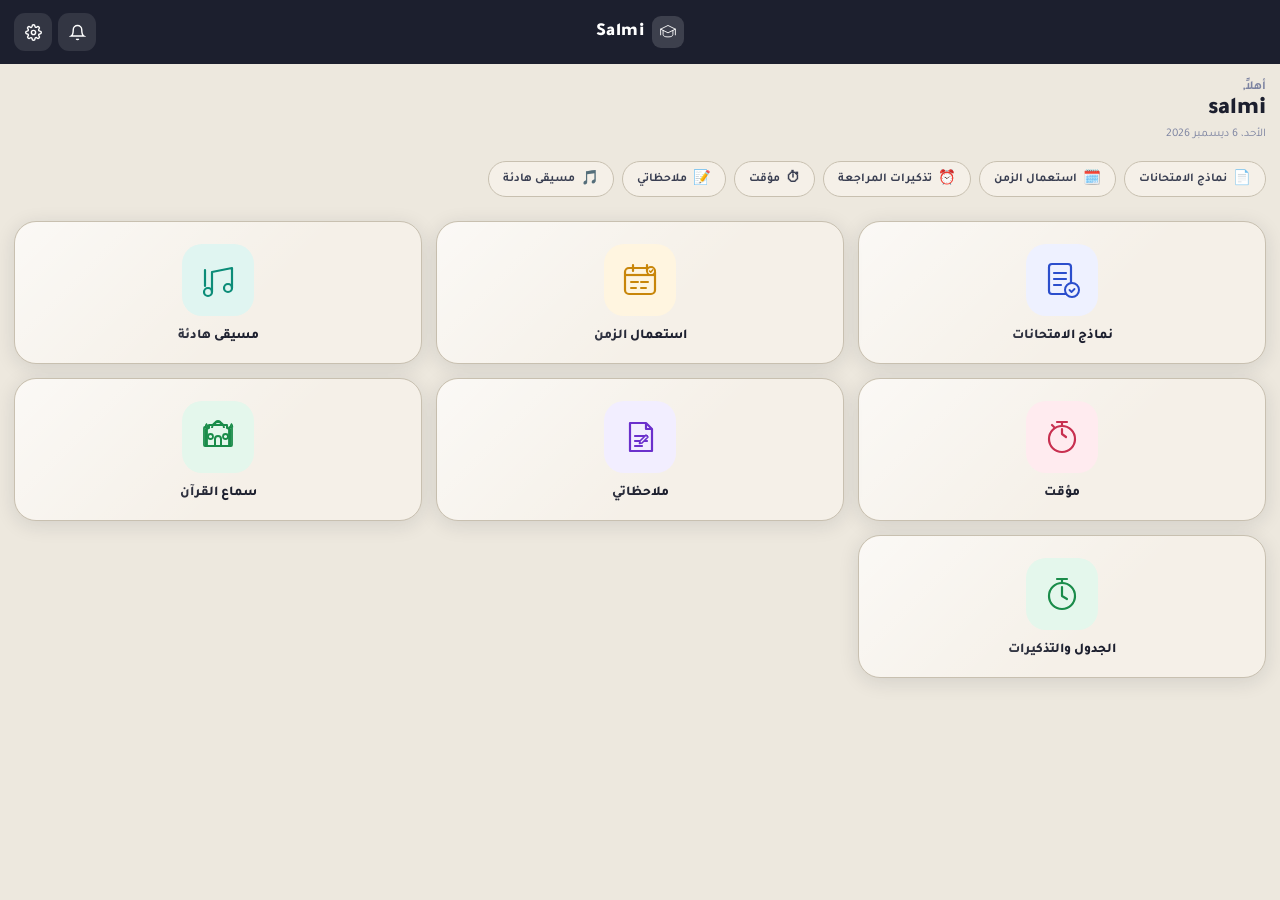
==== commit aace4191: "Refactor auth screen and main app display logic" ====
--- a/inde.html
+++ b/inde.html
@@ -3,7 +3,8 @@
 <head>
 <meta charset="UTF-8">
 <meta name="viewport" content="width=device-width, initial-scale=1.0, maximum-scale=1.0">
-<title>Salmi</title>
+<title>Salmi school app</title>
+<link rel="icon" type="image/png" href="icon.png">
 <link href="https://fonts.googleapis.com/css2?family=Tajawal:wght@300;400;500;700;800;900&family=JetBrains+Mono:wght@400;700&family=Poppins:wght@400;600;700;800&display=swap" rel="stylesheet">
 <style>
 /* ══════════════════════════════════════════
@@ -166,7 +167,7 @@
 /* ══════════════════════════════════════════
    MAIN APP
 ══════════════════════════════════════════ */
-#main-app { display: none; flex-direction: column; min-height: 100vh; }
+#main-app { display: flex; flex-direction: column; min-height: 100vh; }
 
 /* topbar */
 .topbar {
@@ -966,57 +967,6 @@
 
 <!-- ════════════════════════════════════════
      AUTH
-════════════════════════════════════════ -->
-<div id="auth-screen">
-  <div class="auth-wrap">
-    <div class="auth-logo">
-      <div class="auth-logo-icon">
-        <svg viewBox="0 0 44 44" fill="none" xmlns="http://www.w3.org/2000/svg">
-          <path d="M22 6L4 15l18 9 18-9L22 6Z" stroke="#fff" stroke-width="2.2" stroke-linejoin="round" fill="none"/>
-          <path d="M4 15v14M40 15v14" stroke="#fff" stroke-width="2.2" stroke-linecap="round"/>
-          <path d="M10 18v10a12 6 0 0 0 24 0V18" stroke="#fff" stroke-width="2.2" stroke-linecap="round" fill="none"/>
-        </svg>
-      </div>
-      <h1>Sal<em>mi</em></h1>
-      <p> !!welcome </p>
-    </div>
-    <div class="auth-card">
-      <h2 id="auth-heading">Log in </h2>
-      <div class="f-group">
-        <label>Username  </label>
-        <div class="f-wrap">
-          <span class="fi">
-            <svg width="16" height="16" fill="none" stroke="currentColor" stroke-width="1.8" viewBox="0 0 24 24"><circle cx="12" cy="8" r="4"/><path d="M4 20c0-4 3.6-7 8-7s8 3 8 7"/></svg>
-          </span>
-          <input type="text" id="a-user" placeholder="Enter your username">
-        </div>
-      </div>
-      <div class="f-group">
-        <label>Password  </label>
-        <div class="f-wrap">
-          <span class="fi">
-            <svg width="16" height="16" fill="none" stroke="currentColor" stroke-width="1.8" viewBox="0 0 24 24"><rect x="5" y="11" width="14" height="10" rx="2"/><path d="M8 11V7a4 4 0 0 1 8 0v4"/></svg>
-          </span>
-          <input type="password" id="a-pass" placeholder="Enter your password">
-          <button class="eye-btn" onclick="toggleEye()">👁</button>
-        </div>
-      </div>
-      <div class="auth-msg" id="auth-msg"></div>
-      <div style="display:flex;align-items:center;gap:8px;margin-bottom:10px;padding:0 2px">
-        <input type="checkbox" id="remember-me" style="width:16px;height:16px;accent-color:var(--blue);cursor:pointer">
-        <label for="remember-me" style="font-size:.82rem;color:var(--ink2);font-weight:600;cursor:pointer" id="remember-lbl">save my data </label>
-      </div>
-      <button class="btn-main" onclick="authSubmit()">
-        <svg width="16" height="16" fill="none" stroke="#fff" stroke-width="2" viewBox="0 0 24 24"><path d="M15 3h4a2 2 0 0 1 2 2v14a2 2 0 0 1-2 2h-4"/><polyline points="10 17 15 12 10 7"/><line x1="15" y1="12" x2="3" y2="12"/></svg>
-        <span id="auth-btn-lbl">Log in</span>
-      </button>
-      <button class="link-btn" onclick="toggleAuthMode()" id="auth-switch"> you Don't have an account? Create one!</button>
-    </div>
-  </div>
-</div>
-
-<!-- ════════════════════════════════════════
-     MAIN APP
 ════════════════════════════════════════ -->
 <div id="main-app">
   <!-- topbar -->
@@ -1208,7 +1158,7 @@
 <div class="overlay" id="notif-overlay">
   <div class="modal">
     <div class="modal-handle"></div>
-    <h3>🔔 التذكيرات القادمة</h3>
+    <h3>التذكيرات القادمة</h3>
     <div id="notif-list"></div>
     <button class="btn btn-outline btn-full btn-sm" style="margin-top:12px" onclick="closeModal()">إغلاق</button>
   </div>
@@ -1248,69 +1198,10 @@
   get: (k, d={}) => { try { return JSON.parse(localStorage.getItem(k)) ?? d; } catch { return d; } },
   set: (k,v) => { try { localStorage.setItem(k, JSON.stringify(v)); } catch {} }
 };
-let CU = null; // current user
-
-// ════════════════════════════════════════════════════
-//  AUTH
-// ════════════════════════════════════════════════════
-let authMode = 'login';
-
-// ── Auto-fill remembered credentials on load ──
-(function loadRemembered() {
-  const saved = S.get('remembered_user', null);
-  if (saved && saved.u) {
-    document.getElementById('a-user').value = saved.u;
-    document.getElementById('a-pass').value = saved.p || '';
-    document.getElementById('remember-me').checked = true;
-  }
-})();
-
-function toggleEye() {
-  const p = document.getElementById('a-pass');
-  p.type = p.type==='password' ? 'text' : 'password';
-}
-function toggleAuthMode() {
-  authMode = authMode==='login' ? 'signup' : 'login';
-  const s = authMode==='signup';
-  document.getElementById('auth-heading').textContent = s ? 'Create a new account' : 'Log in';
-  document.getElementById('auth-btn-lbl').textContent = s ? 'Create account' : 'Log in';
-  document.getElementById('auth-switch').textContent = s ? 'Already have an account? Log in' : 'Don\'t have an account? Create one!';
-  const rmRow = document.getElementById('remember-me')?.closest('div');
-  if(rmRow) rmRow.style.display = s ? 'none' : 'flex';
-  setMsg('');
-}
-function setMsg(t, cls='') {
-  const el = document.getElementById('auth-msg');
-  el.textContent = t; el.className = `auth-msg ${cls}`;
-}
-function authSubmit() {
-  const u = document.getElementById('a-user').value.trim();
-  const p = document.getElementById('a-pass').value.trim();
-  if (!u||!p) { setMsg('Please fill in all fields','err'); return; }
-  const users = S.get('users', {});
-  if (authMode==='signup') {
-    if (users[u]) { setMsg('The username is taken.','err'); return; }
-    users[u] = { pw: p, joined: Date.now() };
-    S.set('users', users);
-    setMsg('✅ Account created! Please log in.','ok');
-    toggleAuthMode();
-  } else {
-    if (!users[u] || users[u].pw !== p) { setMsg('❌ Invalid credentials','err'); return; }
-    // handle remember me
-    const rememberMe = document.getElementById('remember-me').checked;
-    if (rememberMe) {
-      S.set('remembered_user', { u, p });
-    } else {
-      S.set('remembered_user', null);
-    }
-    CU = u; startApp();
-  }
-}
-document.getElementById('a-pass').addEventListener('keydown', e => { if(e.key==='Enter') authSubmit(); });
-document.getElementById('a-user').addEventListener('keydown', e => { if(e.key==='Enter') authSubmit(); });
+let CU = 'salmi';
 
 function startApp() {
-  document.getElementById('auth-screen').style.display = 'none';
+  // no auth screen
   document.getElementById('main-app').style.display = 'flex';
   // load prefs
   const prefs = S.get(`prefs_${CU}`, {lang:'ar', dark:false});
@@ -2256,8 +2147,8 @@
 //  MUSIC DATA
 // ════════════════════════════════════════════════════
 const MUSIC = [
-  {name:'مسيقى هادئة',         sub:'موسيقى هادئة للتركيز',       icon:'🎧',color:'#2B4ECC',bg:'#EEF1FF',url:'https://www.lofi.cafe'},
-  {name:'أصوات الطبيعة',         sub:'مطر • غابة • محيط',          icon:'🌊',color:'#0B8C78',bg:'#E0F5F1',url:'https://mynoise.net'},
+  {name:'Calming music',         sub:'Calming music for concentration',       icon:'🎧',color:'#2B4ECC',bg:'#EEF1FF',url:'https://pixabay.com/fr/music/search/relaxation/'},
+  {name:'Sounds of nature',         sub:'Sounds of nature for relaxation',          icon:'🌊',color:'#0B8C78',bg:'#E0F5F1',url:'https://mynoise.net'},
 ];
 
 // ════════════════════════════════════════════════════
@@ -2708,11 +2599,9 @@
 function logOut() {
   if(!confirm(t('confirm_logout'))) return;
   CU=null;
-  document.getElementById('main-app').style.display='none';
-  document.getElementById('auth-screen').style.display='flex';
-  document.getElementById('a-user').value='';
-  document.getElementById('a-pass').value='';
-  setMsg('');
+  // no auth
+  location.reload();
+
 }
 
 function clearAllData() {
@@ -2725,6 +2614,9 @@
   const pg=document.getElementById('page-settings');
   if(pg) renderSettings(pg);
 }
+
+// Auto-launch
+startApp();
 </script>
 </body>
 </html>
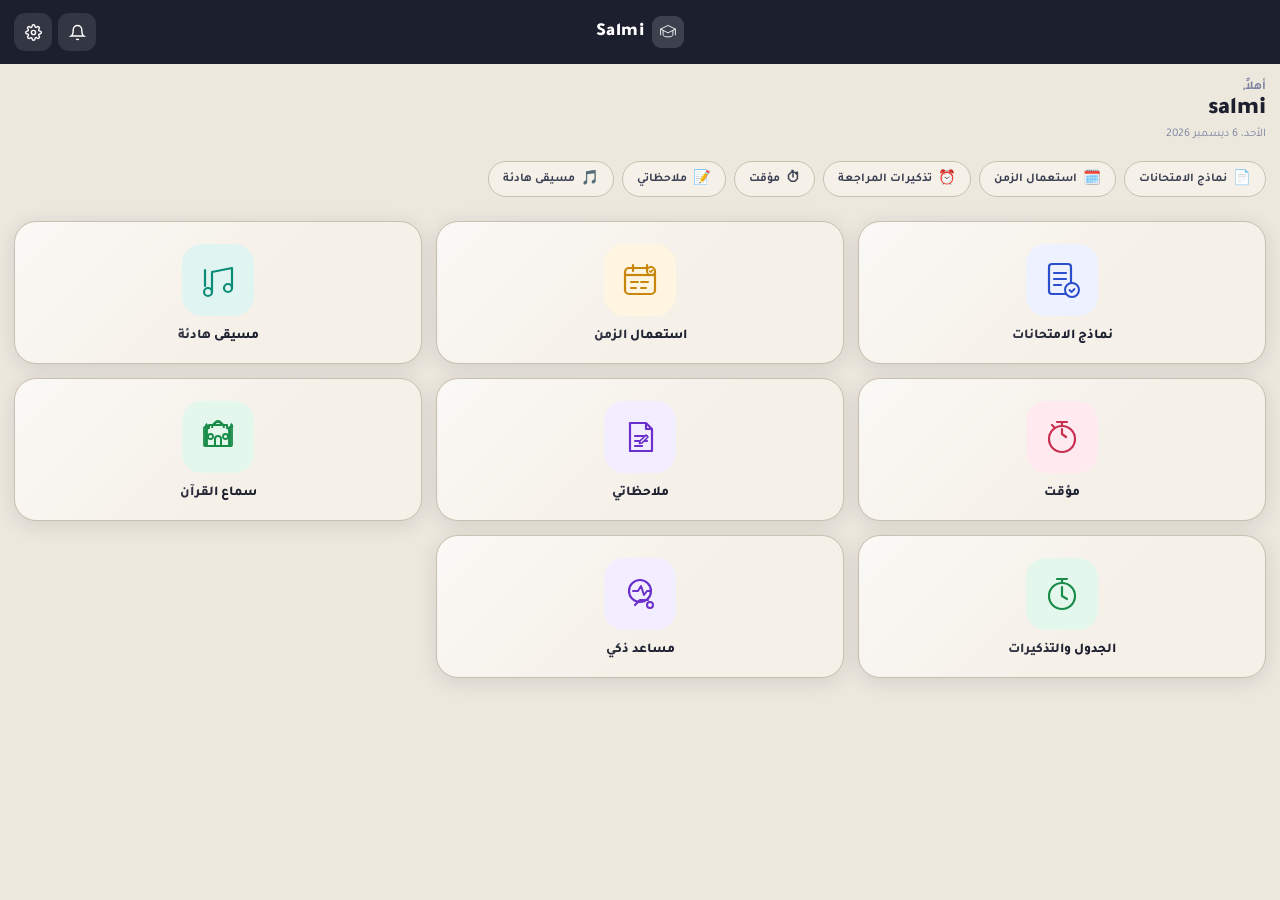
==== commit be462e56: "Update inde.html" ====
--- a/inde.html
+++ b/inde.html
@@ -960,6 +960,56 @@
   border: 1.5px solid #FFCCD6;
 }
 .danger-btn:hover { background: var(--rose); color: #fff; }
+
+/* ══ AI CHAT ══ */
+.ai-page{display:flex;flex-direction:column;height:calc(100vh - 148px);min-height:420px;background:var(--cream);border-radius:20px;overflow:hidden;border:1.5px solid var(--border);box-shadow:var(--shadow)}
+.ai-topbar{display:flex;align-items:center;gap:12px;padding:13px 16px;background:var(--card);border-bottom:1px solid var(--border);flex-shrink:0}
+.ai-ava{width:38px;height:38px;border-radius:11px;background:linear-gradient(135deg,#6B30CC,#9B59F5);display:flex;align-items:center;justify-content:center;font-size:1.2rem;flex-shrink:0}
+.ai-tinfo{flex:1}
+.ai-tname{font-size:.9rem;font-weight:900;color:var(--ink)}
+.ai-tstatus{font-size:.7rem;color:var(--green);font-weight:700;display:flex;align-items:center;gap:4px}
+.ai-tstatus::before{content:'';display:inline-block;width:6px;height:6px;border-radius:50%;background:var(--green)}
+.ai-tstatus.busy{color:var(--gold)}.ai-tstatus.busy::before{background:var(--gold);animation:ai-blink .7s infinite}
+@keyframes ai-blink{0%,100%{opacity:1}50%{opacity:.2}}
+.ai-tclear{width:30px;height:30px;border-radius:9px;border:none;cursor:pointer;background:var(--cream2);color:var(--ink3);display:flex;align-items:center;justify-content:center;transition:all .18s}
+.ai-tclear:hover{background:var(--rose-bg);color:var(--rose)}
+.ai-msgs{flex:1;overflow-y:auto;padding:14px 12px;display:flex;flex-direction:column;gap:12px;scrollbar-width:thin}
+.ai-mrow{display:flex;gap:9px;align-items:flex-end}
+.ai-mrow.user{flex-direction:row-reverse}
+.ai-mava{width:30px;height:30px;border-radius:9px;flex-shrink:0;display:flex;align-items:center;justify-content:center;font-size:.85rem}
+.ai-mrow.bot .ai-mava{background:linear-gradient(135deg,#6B30CC,#9B59F5)}
+.ai-mrow.user .ai-mava{background:var(--ink);color:#fff;font-size:.7rem;font-weight:900}
+.ai-bub{max-width:80%;padding:10px 13px;font-size:.87rem;line-height:1.65;word-break:break-word;white-space:pre-wrap;animation:msg-in .22s ease}
+@keyframes msg-in{from{opacity:0;transform:translateY(8px)}to{opacity:1;transform:none}}
+.ai-mrow.user .ai-bub{background:var(--violet);color:#fff;border-radius:16px 16px 4px 16px}
+.ai-mrow.bot .ai-bub{background:var(--card);border:1.5px solid var(--border);color:var(--ink);border-radius:16px 16px 16px 4px}
+.ai-bub.thinking{color:var(--ink3);font-style:italic}
+.ai-mtime{font-size:.62rem;color:var(--ink3);margin-top:3px;text-align:right}
+.ai-mrow.bot .ai-mtime{text-align:left}
+.ai-welcome{flex:1;display:flex;flex-direction:column;align-items:center;justify-content:center;text-align:center;padding:20px;gap:8px}
+.ai-wava{width:72px;height:72px;border-radius:20px;background:linear-gradient(135deg,#6B30CC,#9B59F5);display:flex;align-items:center;justify-content:center;font-size:1.9rem;box-shadow:0 8px 24px rgba(107,48,204,.3);margin-bottom:6px}
+.ai-wname{font-size:1.05rem;font-weight:900;color:var(--ink)}
+.ai-wsub{font-size:.8rem;color:var(--ink3);line-height:1.6;max-width:230px}
+.ai-spkbar{display:none;align-items:center;gap:8px;padding:7px 14px;background:var(--violet-bg);border-top:1px solid var(--violet);flex-shrink:0}
+.ai-spkbar.on{display:flex}
+.ai-wave{display:flex;gap:3px;align-items:center}
+.ai-wave span{display:inline-block;width:3px;border-radius:2px;background:var(--violet);animation:wbar .7s ease-in-out infinite}
+.ai-wave span:nth-child(1){height:5px;animation-delay:0s}.ai-wave span:nth-child(2){height:12px;animation-delay:.12s}.ai-wave span:nth-child(3){height:8px;animation-delay:.24s}.ai-wave span:nth-child(4){height:14px;animation-delay:.08s}.ai-wave span:nth-child(5){height:6px;animation-delay:.2s}
+@keyframes wbar{0%,100%{transform:scaleY(.5)}50%{transform:scaleY(1.2)}}
+.ai-spklbl{flex:1;font-size:.74rem;font-weight:700;color:var(--violet)}
+.ai-spkstop{background:none;border:none;cursor:pointer;color:var(--rose);font-size:.8rem;font-weight:800;padding:0 4px}
+.ai-inparea{display:flex;gap:7px;align-items:flex-end;padding:9px 11px 11px;background:var(--card);border-top:1px solid var(--border);flex-shrink:0}
+.ai-micbtn{width:40px;height:40px;border-radius:11px;flex-shrink:0;border:1.5px solid var(--border);background:var(--cream2);color:var(--ink3);cursor:pointer;display:flex;align-items:center;justify-content:center;transition:all .2s}
+.ai-micbtn:hover{border-color:var(--rose);color:var(--rose);background:var(--rose-bg)}
+.ai-micbtn.rec{background:var(--rose);color:#fff;border-color:var(--rose);animation:mpulse 1s ease-in-out infinite}
+@keyframes mpulse{0%,100%{box-shadow:0 0 0 0 rgba(200,48,80,.4)}50%{box-shadow:0 0 0 8px rgba(200,48,80,0)}}
+.ai-micbtn:disabled{opacity:.4;cursor:not-allowed;animation:none}
+.ai-txtarea{flex:1;padding:10px 13px;border-radius:13px;border:1.5px solid var(--border);background:var(--cream);color:var(--ink);font-family:'Tajawal',sans-serif;font-size:.9rem;resize:none;outline:none;transition:border-color .2s;max-height:100px;overflow-y:auto;line-height:1.5}
+.ai-txtarea:focus{border-color:var(--violet)}
+.ai-txtarea::placeholder{color:var(--ink3)}
+.ai-sndbtn{width:40px;height:40px;border-radius:11px;border:none;flex-shrink:0;background:var(--violet);color:#fff;cursor:pointer;display:flex;align-items:center;justify-content:center;transition:all .2s}
+.ai-sndbtn:hover{background:var(--violet-l);transform:translateY(-2px)}
+.ai-sndbtn:disabled{opacity:.4;cursor:not-allowed;transform:none}
 </style>
 </head>
 <body>
@@ -967,6 +1017,9 @@
 
 <!-- ════════════════════════════════════════
      AUTH
+════════════════════════════════════════ -->
+<!-- ════════════════════════════════════════
+     MAIN APP
 ════════════════════════════════════════ -->
 <div id="main-app">
   <!-- topbar -->
@@ -1137,6 +1190,17 @@
           
         </div>
 
+        <div class="tile tile-violet" onclick="openPage('ai')">
+          <div class="tile-icon-wrap">
+            <svg viewBox="0 0 40 40" fill="none" xmlns="http://www.w3.org/2000/svg" style="color:var(--violet)">
+              <circle cx="20" cy="17" r="11" stroke="currentColor" stroke-width="2.2"/>
+              <path d="M13 17h5l3-5 3 9 3-4h3" stroke="currentColor" stroke-width="2" stroke-linecap="round" stroke-linejoin="round"/>
+              <path d="M15 31l5-5h8" stroke="currentColor" stroke-width="2.2" stroke-linecap="round" stroke-linejoin="round"/>
+              <circle cx="30" cy="31" r="3" fill="var(--tcl)" stroke="currentColor" stroke-width="2"/>
+            </svg>
+          </div>
+          <div class="tile-label">مساعد ذكي</div>
+        </div>
       </div><!-- /icon-grid -->
     </div><!-- /home-screen -->
 
@@ -1150,6 +1214,7 @@
       <div id="page-notes"      class="inner-page"></div>
       <div id="page-quran"      class="inner-page"></div>
       <div id="page-settings"   class="inner-page"></div>
+      <div id="page-ai"         class="inner-page"></div>
     </div>
   </div>
 </div>
@@ -1201,8 +1266,7 @@
 let CU = 'salmi';
 
 function startApp() {
-  // no auth screen
-  document.getElementById('main-app').style.display = 'flex';
+
   // load prefs
   const prefs = S.get(`prefs_${CU}`, {lang:'ar', dark:false});
   applyLang(prefs.lang, false);
@@ -1557,7 +1621,7 @@
   if(save && currentPage) {
     const renders = {exams:renderExams, schedule:renderSchedule, music:renderMusic,
                      timer:renderTimer, notes:renderNotes, quran:renderQuran,
-                     timetable:renderTimetable, settings:renderSettings};
+                     timetable:renderTimetable, settings:renderSettings, ai:renderAI};
     const pg = document.getElementById('page-'+currentPage);
     if(pg && renders[currentPage]) renders[currentPage](pg);
   } else if(currentPage==='settings') {
@@ -1646,7 +1710,7 @@
   exams:'exams', schedule:'schedule',
   timetable:'timetable', settings:'settings',
   music:'music', timer:'timer',
-  notes:'notes', quran:'quran'
+  notes:'notes', quran:'quran', ai:'المساعد الذكي'
 };
 let currentPage = null;
 
@@ -1667,7 +1731,7 @@
   // render
   const renders = {exams:renderExams, schedule:renderSchedule, music:renderMusic,
                    timer:renderTimer, notes:renderNotes, quran:renderQuran,
-                   timetable:renderTimetable, settings:renderSettings};
+                   timetable:renderTimetable, settings:renderSettings, ai:renderAI};
   if (renders[name]) renders[name](el);
   window.scrollTo(0,0);
 }
@@ -2598,10 +2662,7 @@
 
 function logOut() {
   if(!confirm(t('confirm_logout'))) return;
-  CU=null;
-  // no auth
-  location.reload();
-
+  CU=null; location.reload();
 }
 
 function clearAllData() {
@@ -2614,9 +2675,155 @@
   const pg=document.getElementById('page-settings');
   if(pg) renderSettings(pg);
 }
-
-// Auto-launch
-startApp();
+// ════ AI CHAT — GROQ ════
+var aiHist=[], aiLoading=false, aiMicOn=false, aiRecog=null;
+var GROQ_KEY='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';
+function aiNow(){var d=new Date();return ('0'+d.getHours()).slice(-2)+':'+('0'+d.getMinutes()).slice(-2);}
+
+function renderAI(el) {
+  var msgs='';
+  if(aiHist.length){
+    aiHist.forEach(function(m){
+      var u=m.role==='user';
+      msgs+='<div class="ai-mrow '+(u?'user':'bot')+'">'
+        +'<div class="ai-mava">'+(u?(CU?CU[0].toUpperCase():'أ'):'🤖')+'</div>'
+        +'<div><div class="ai-bub">'+m.content+'</div><div class="ai-mtime">'+m.time+'</div></div>'
+        +'</div>';
+    });
+  } else {
+    msgs='<div class="ai-welcome">'
+      +'<div class="ai-wava">🤖</div>'
+      +'<div class="ai-wname">المساعد الذكي</div>'
+      +'<div class="ai-wsub">مرحباً! اسألني عن أي درس أو مادة — أتحدث العربية والفرنسية والإنجليزية.</div>'
+      +'</div>';
+  }
+  el.innerHTML='<div class="ai-page">'
+    +'<div class="ai-topbar">'
+      +'<div class="ai-ava">🤖</div>'
+      +'<div class="ai-tinfo"><div class="ai-tname">المساعد الذكي</div><div class="ai-tstatus" id="ai-ts">متصل</div></div>'
+      +'<button class="ai-tclear" onclick="aiClear()" title="مسح">'
+        +'<svg width="13" height="13" fill="none" stroke="currentColor" stroke-width="2" viewBox="0 0 24 24"><polyline points="3 6 5 6 21 6"/><path d="M19 6l-1 14H6L5 6"/></svg>'
+      +'</button>'
+    +'</div>'
+    +'<div class="ai-msgs" id="ai-msgs">'+msgs+'</div>'
+    +'<div class="ai-spkbar" id="ai-spkbar">'
+      +'<div class="ai-wave"><span></span><span></span><span></span><span></span><span></span></div>'
+      +'<span class="ai-spklbl">يتحدث...</span>'
+      +'<button class="ai-spkstop" onclick="aiStopSpk()">&#9209;</button>'
+    +'</div>'
+    +'<div class="ai-inparea">'
+      +'<button class="ai-micbtn" id="ai-mic" onclick="aiMic()" title="تحدث">'
+        +'<svg width="16" height="16" fill="none" stroke="currentColor" stroke-width="2" viewBox="0 0 24 24"><rect x="9" y="2" width="6" height="11" rx="3"/><path d="M5 10a7 7 0 0 0 14 0"/><line x1="12" y1="19" x2="12" y2="22"/><line x1="8" y1="22" x2="16" y2="22"/></svg>'
+      +'</button>'
+      +'<textarea class="ai-txtarea" id="ai-inp" placeholder="اكتب أو تحدث..." rows="1"'
+        +' onkeydown="if(event.key===\'Enter\'&&!event.shiftKey){event.preventDefault();aiSend();}"'
+        +' oninput="this.style.height=\'auto\';this.style.height=Math.min(this.scrollHeight,100)+\'px\';"></textarea>'
+      +'<button class="ai-sndbtn" id="ai-snd" onclick="aiSend()">'
+        +'<svg width="16" height="16" fill="none" stroke="currentColor" stroke-width="2.2" viewBox="0 0 24 24"><line x1="22" y1="2" x2="11" y2="13"/><polygon points="22 2 15 22 11 13 2 9 22 2"/></svg>'
+      +'</button>'
+    +'</div>'
+  +'</div>';
+  var box=document.getElementById('ai-msgs');
+  if(box) box.scrollTop=box.scrollHeight;
+}
+
+function aiClear(){aiHist=[];aiStopSpk();renderAI(document.getElementById('page-ai'));toast('🗑 تم مسح المحادثة','warn');}
+
+function aiAddMsg(role,text,time){
+  var box=document.getElementById('ai-msgs');if(!box) return null;
+  var w=box.querySelector('.ai-welcome');if(w) w.remove();
+  var u=role==='user';
+  var row=document.createElement('div');row.className='ai-mrow '+(u?'user':'bot');
+  var ava=document.createElement('div');ava.className='ai-mava';ava.textContent=u?(CU?CU[0].toUpperCase():'أ'):'🤖';
+  var bub=document.createElement('div');bub.className='ai-bub';bub.textContent=text;
+  var tm=document.createElement('div');tm.className='ai-mtime';tm.textContent=time||aiNow();
+  var wrap=document.createElement('div');wrap.appendChild(bub);wrap.appendChild(tm);
+  if(u){row.appendChild(wrap);row.appendChild(ava);}else{row.appendChild(ava);row.appendChild(wrap);}
+  box.appendChild(row);box.scrollTop=box.scrollHeight;return bub;
+}
+
+function aiSetStatus(busy){
+  aiLoading=busy;
+  var snd=document.getElementById('ai-snd'),mic=document.getElementById('ai-mic'),ts=document.getElementById('ai-ts');
+  if(snd) snd.disabled=busy;if(mic) mic.disabled=busy;
+  if(ts){ts.className='ai-tstatus'+(busy?' busy':'');ts.textContent=busy?'يفكر...':'متصل';}
+}
+
+function aiMic(){
+  if(aiMicOn){aiStopMic();return;}
+  var SR=window.SpeechRecognition||window.webkitSpeechRecognition;
+  if(!SR){toast('استخدم Chrome للتحدث الصوتي','err');return;}
+  aiRecog=new SR();aiRecog.lang='ar-DZ';aiRecog.continuous=false;aiRecog.interimResults=true;
+  aiRecog.onstart=function(){aiMicOn=true;var b=document.getElementById('ai-mic');if(b) b.classList.add('rec');var ts=document.getElementById('ai-ts');if(ts){ts.className='ai-tstatus busy';ts.textContent='يستمع...';}};
+  aiRecog.onresult=function(e){var t='';for(var i=e.resultIndex;i<e.results.length;i++) t+=e.results[i][0].transcript;var inp=document.getElementById('ai-inp');if(inp) inp.value=t;if(e.results[e.results.length-1].isFinal){aiStopMic();if(t.trim()) aiSend();}};
+  aiRecog.onerror=function(e){aiStopMic();if(e.error!=='no-speech') toast('خطأ: '+e.error,'err');};
+  aiRecog.onend=function(){aiStopMic();};
+  aiRecog.start();
+}
+
+function aiStopMic(){
+  aiMicOn=false;if(aiRecog){try{aiRecog.stop();}catch(e){} aiRecog=null;}
+  var b=document.getElementById('ai-mic');if(b) b.classList.remove('rec');
+  if(!aiLoading) aiSetStatus(false);
+}
+
+function aiSpeak(text){
+  if(!window.speechSynthesis) return;aiStopSpk();
+  var utt=new SpeechSynthesisUtterance(text);utt.lang='ar';utt.rate=0.92;
+  var arV=window.speechSynthesis.getVoices().find(function(v){return v.lang.startsWith('ar');});
+  if(arV) utt.voice=arV;
+  var bar=document.getElementById('ai-spkbar');if(bar) bar.classList.add('on');
+  utt.onend=utt.onerror=function(){if(bar) bar.classList.remove('on');};
+  window.speechSynthesis.speak(utt);
+}
+
+function aiStopSpk(){
+  if(window.speechSynthesis) window.speechSynthesis.cancel();
+  var bar=document.getElementById('ai-spkbar');if(bar) bar.classList.remove('on');
+}
+
+async function aiSend(){
+  if(aiLoading) return;
+  var inp=document.getElementById('ai-inp');if(!inp) return;
+  var text=inp.value.trim();if(!text) return;
+  inp.value='';inp.style.height='auto';
+  var now=aiNow();
+  aiAddMsg('user',text,now);
+  aiHist.push({role:'user',content:text,time:now});
+  var bub=aiAddMsg('bot','...',now);
+  if(bub) bub.classList.add('thinking');
+  aiSetStatus(true);
+  try{
+    var resp=await fetch('https://api.groq.com/openai/v1/chat/completions',{
+      method:'POST',
+      headers:{'Content-Type':'application/json','Authorization':'Bearer '+GROQ_KEY},
+      body:JSON.stringify({
+        model:'llama-3.3-70b-versatile',
+        max_tokens:1024,
+        temperature:0.7,
+        messages:[{role:'system',content:'أنت مساعد دراسي ذكي للطلاب. تشرح الدروس وتحل المسائل. تجيب بنفس لغة المستخدم (عربية أو فرنسية أو إنجليزية). كن واضحاً ومختصراً.'}].concat(
+          aiHist.slice(-14).map(function(m){return {role:m.role==='bot'?'assistant':'user',content:m.content};})
+        )
+      })
+    });
+    var data=await resp.json();
+    var reply=(data.choices&&data.choices[0])?data.choices[0].message.content:'حدث خطأ. حاول مجدداً.';
+    if(data.error) reply='خطأ: '+data.error.message;
+    if(bub){bub.classList.remove('thinking');bub.textContent=reply;}
+    var box=document.getElementById('ai-msgs');if(box) box.scrollTop=box.scrollHeight;
+    aiHist.push({role:'bot',content:reply,time:now});
+    aiSpeak(reply);
+  }catch(err){
+    if(bub){
+      bub.classList.remove('thinking');
+      bub.textContent='خطأ: '+err.message;
+      console.error('AI Error:', err);
+    }
+  }
+  aiSetStatus(false);
+}
+
+document.addEventListener("DOMContentLoaded", function() { startApp(); });
 </script>
 </body>
 </html>
